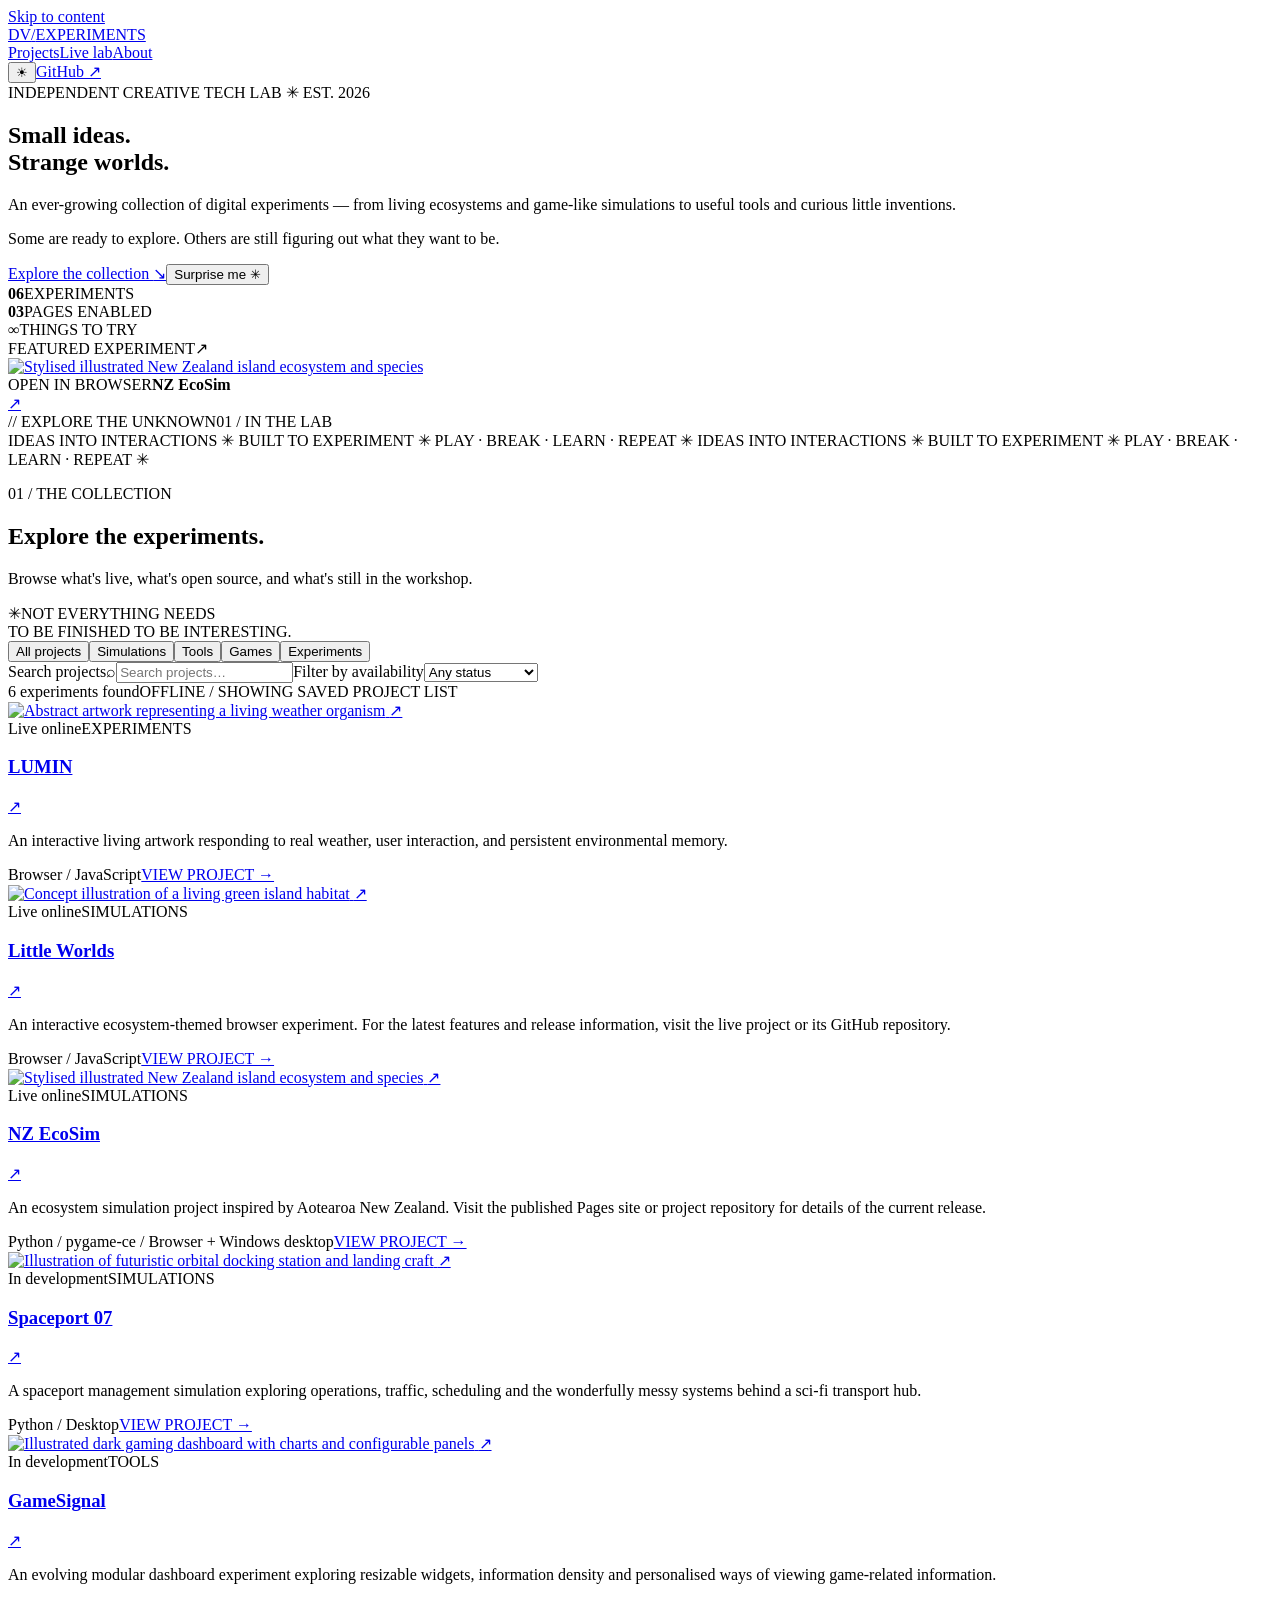
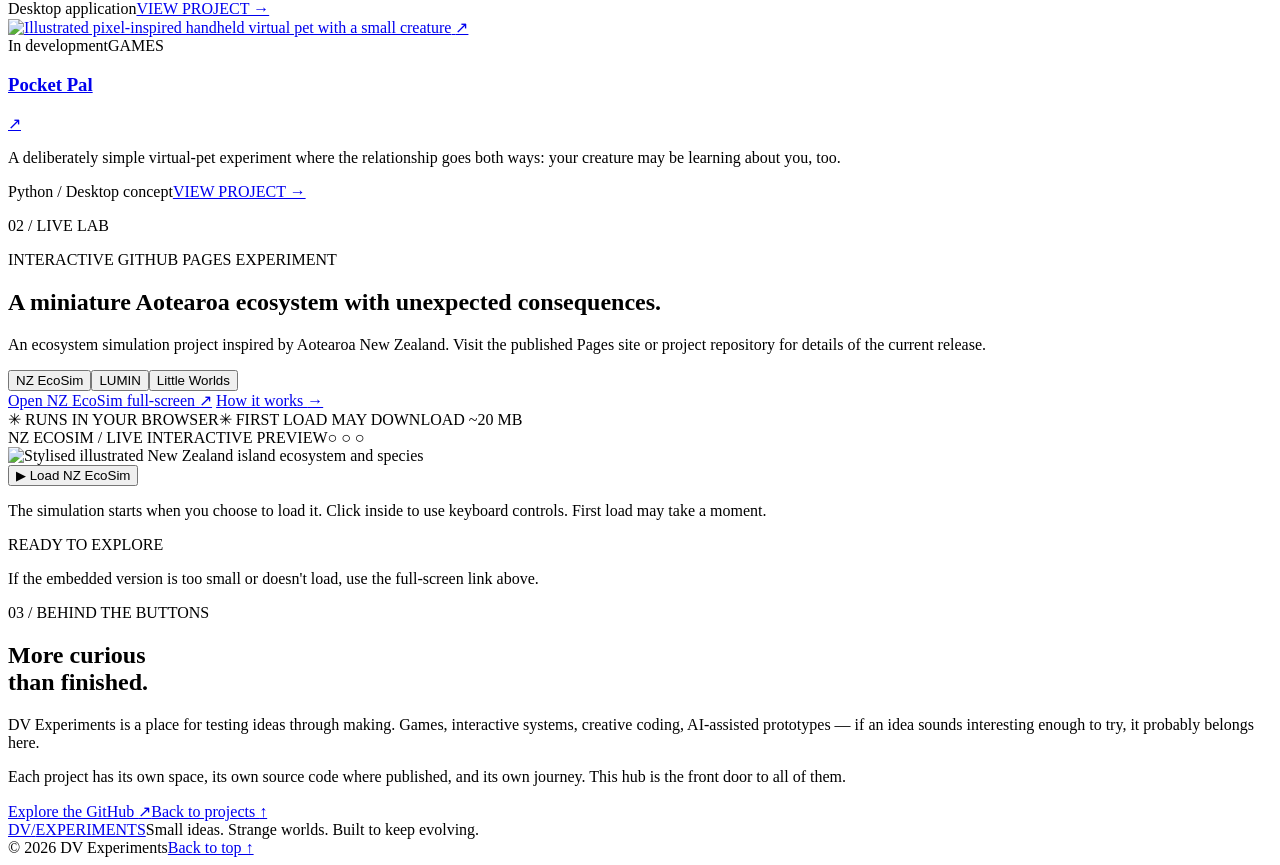
==== index.html @ be0b2f4b "Add files via upload" ====
<!doctype html>
<html lang="en">
<head>
  <meta charset="utf-8">
  <meta name="viewport" content="width=device-width, initial-scale=1">
  <meta name="theme-color" content="#0b1220">
  <meta name="description" content="DV Experiments: an evolving collection of games, simulations, strange systems and creative technology projects.">
  <meta property="og:title" content="DV Experiments — Small ideas. Strange worlds.">
  <meta property="og:description" content="Play, explore, and peek behind the scenes of independent creative technology experiments.">
  <meta property="og:type" content="website">
  <title>DV Experiments — Small ideas. Strange worlds.</title>
  <link rel="icon" href="favicon.svg" type="image/svg+xml">
  <link rel="stylesheet" href="assets/styles.css">
  <script src="assets/projects.js?v=1.4.1" defer></script>
  <script src="assets/project-sync.js?v=1.4.1" defer></script>
  <script src="assets/site.js?v=1.4.1" defer></script>
</head>
<body data-page="home">
<a class="skip-link" href="#main">Skip to content</a>
<header class="site-header">
  <nav class="nav shell" aria-label="Main navigation">
    <a class="brand" href="./" aria-label="DV Experiments home"><span class="brand-mark" aria-hidden="true"><span></span><span></span><span></span><span></span></span><span class="brand-wordmark">DV<span class="brand-slash">/</span>EXPERIMENTS</span></a>
    <div class="nav-links"><a href="#projects">Projects</a><a href="#live">Live lab</a><a href="#about">About</a></div>
    <div class="nav-actions"><button class="icon-button theme-toggle" type="button" aria-label="Switch to light theme" title="Toggle colour theme"><span class="theme-icon" aria-hidden="true">☀</span></button><a class="nav-github" href="https://github.com/DVExperiments" target="_blank" rel="noopener noreferrer">GitHub <span aria-hidden="true">↗</span></a></div>
  </nav>
</header>
<main id="main">
  <section class="hero shell" aria-labelledby="hero-title">
    <div class="hero-copy">
      <div class="eyebrow"><span class="eyebrow-line"></span> INDEPENDENT CREATIVE TECH LAB <span class="hero-star">✳</span> EST. 2026</div>
      <h1 id="hero-title">Small ideas.<br><span class="gradient-text">Strange worlds.</span></h1>
      <p class="hero-lead">An ever-growing collection of digital experiments — from living ecosystems and game-like simulations to useful tools and curious little inventions.</p>
      <p class="hero-sub">Some are ready to explore. Others are still figuring out what they want to be.</p>
      <div class="hero-buttons"><a class="button button-primary" href="#projects">Explore the collection <span aria-hidden="true">↘</span></a><button type="button" class="button button-quiet random-project">Surprise me <span aria-hidden="true">✳</span></button></div>
      <div class="hero-stats" aria-label="Project statistics"><div><strong id="stat-projects">—</strong><span>EXPERIMENTS</span></div><div><strong id="stat-live">—</strong><span>PAGES ENABLED</span></div><div><strong>∞</strong><span>THINGS TO TRY</span></div></div>
    </div>
    <div class="hero-art" id="featured-hero" aria-label="Featured experiment">
      <div class="art-orbit orbit-one" aria-hidden="true"></div><div class="art-orbit orbit-two" aria-hidden="true"></div>
      <div class="hero-window"><div class="window-bar"><span class="window-dots" aria-hidden="true"><i></i><i></i><i></i></span><span class="window-title">FEATURED EXPERIMENT</span><span class="window-control" aria-hidden="true">↗</span></div><a id="hero-featured-image-link" class="hero-window-image" href="project.html?slug=nz-ecosim"><img id="hero-featured-image" src="assets/cover-nz-ecosim.svg" alt="Stylised ecosystem illustration"></a><div class="window-bottom"><div><span class="live-indicator"><span class="pulse-dot"></span> OPEN IN BROWSER</span><strong id="hero-featured-title">NZ EcoSim</strong></div><a class="small-arrow" id="hero-featured-link" href="project.html?slug=nz-ecosim" aria-label="View featured project">↗</a></div></div>
      <span class="floating-note note-a" aria-hidden="true">// EXPLORE THE UNKNOWN</span><span class="floating-note note-b" aria-hidden="true">01 / IN THE LAB</span>
    </div>
  </section>
  <div class="marquee-band" aria-hidden="true"><div class="marquee-track">IDEAS INTO INTERACTIONS <span>✳</span> BUILT TO EXPERIMENT <span>✳</span> PLAY · BREAK · LEARN · REPEAT <span>✳</span> IDEAS INTO INTERACTIONS <span>✳</span> BUILT TO EXPERIMENT <span>✳</span> PLAY · BREAK · LEARN · REPEAT <span>✳</span></div></div>
  <section class="collection-section section-space shell" id="projects" aria-labelledby="projects-title">
    <div class="section-heading"><div><p class="section-kicker">01 / THE COLLECTION</p><h2 id="projects-title">Explore the experiments<span class="period">.</span></h2><p>Browse what's live, what's open source, and what's still in the workshop.</p></div><div class="heading-aside"><span class="asterisk">✳</span><span>NOT EVERYTHING NEEDS<br>TO BE FINISHED TO BE INTERESTING.</span></div></div>
    <div class="project-toolbar"><div class="filter-chips" role="group" aria-label="Filter by category"><button class="filter-chip is-active" type="button" data-category="all" aria-pressed="true">All projects</button><button class="filter-chip" type="button" data-category="Simulations" aria-pressed="false">Simulations</button><button class="filter-chip" type="button" data-category="Tools" aria-pressed="false">Tools</button><button class="filter-chip" type="button" data-category="Games" aria-pressed="false">Games</button></div><div class="toolbar-controls"><label class="search-wrap"><span class="visually-hidden">Search projects</span><span aria-hidden="true">⌕</span><input id="project-search" type="search" autocomplete="off" placeholder="Search projects…"></label><label class="select-wrap"><span class="visually-hidden">Filter by availability</span><select id="project-availability"><option value="all">Any status</option><option value="live">Live online</option><option value="repository">Repository only</option><option value="development">In development</option></select></label></div></div>
    <div class="results-line"><span id="result-count" role="status" aria-live="polite">Loading collection…</span><span class="sort-note" id="catalogue-sync" role="status" aria-live="polite">CHECKING PUBLIC REPOSITORIES…</span></div>
    <div class="project-grid" id="project-grid" aria-label="Projects"></div>
    <div class="empty-state" id="empty-state" hidden><span aria-hidden="true">⌁</span><h3>No matching experiments</h3><p>Try a different keyword or reset the filters.</p><button type="button" class="button button-outline" id="reset-filters">Clear filters</button></div>
    <noscript><p>Please enable JavaScript to browse the interactive project gallery. You can also explore the <a href="https://github.com/DVExperiments">GitHub repositories directly</a>.</p></noscript>
  </section>
  <section id="live" class="feature-band section-space" aria-labelledby="live-title">
    <div class="shell feature-layout">
      <div class="feature-copy">
        <p class="section-kicker">02 / LIVE LAB</p>
        <div class="live-indicator"><span class="pulse-dot"></span> INTERACTIVE GITHUB PAGES EXPERIMENT</div>
        <h2 id="live-title">Build an island. Watch an ecosystem change. Discover the consequences.</h2>
        <p id="live-description">NZ EcoSim is an Aotearoa-inspired ecosystem simulation. Explore a changing island and see how species, people and conservation decisions interact.</p>
        <div class="live-choices" id="live-choices" role="group" aria-label="Choose a Live Lab experiment"></div>
        <div class="feature-buttons">
          <a class="button button-primary" id="live-launch" href="https://dvexperiments.github.io/nz-ecosim/" target="_blank" rel="noopener noreferrer">Open NZ EcoSim full-screen <span aria-hidden="true">↗</span></a>
          <a class="text-link" id="live-learn" href="project.html?slug=nz-ecosim">How it works <span aria-hidden="true">→</span></a>
        </div>
        <div class="feature-detail"><span>✳ RUNS IN YOUR BROWSER</span><span>✳ FIRST LOAD MAY DOWNLOAD ~20 MB</span></div>
      </div>
      <div class="feature-visual">
        <div class="feature-frame is-interactive">
          <div class="feature-frame-head"><span id="live-embed-heading">NZ ECOSIM / LIVE INTERACTIVE PREVIEW</span><span>○ ○ ○</span></div>
          <div class="feature-preview" id="live-preview">
            <img id="live-cover" src="assets/cover-nz-ecosim.svg" alt="Artwork depicting NZ EcoSim" loading="lazy">
            <div class="feature-preview-controls">
              <button class="button button-primary" id="live-load" type="button">▶ Load NZ EcoSim</button>
              <p id="live-load-note">The simulation starts only when you choose to load it. Click inside it to use keyboard controls.</p>
            </div>
          </div>
          <div class="feature-simulation" id="live-simulation" hidden aria-label="Embedded browser simulation"></div>
          <div class="feature-frame-foot"><span><span class="pulse-dot"></span><span id="live-frame-status">READY TO EXPLORE</span></span><button type="button" class="live-unload" id="live-unload" hidden>Stop simulation ×</button></div>
        </div>
        <p class="embed-help" id="live-help">If the embedded version is too small or doesn't load, use the full-screen link above.</p>
      </div>
    </div>
  </section>
  <section class="about-section section-space shell" id="about" aria-labelledby="about-title"><div class="about-layout"><div><p class="section-kicker">03 / BEHIND THE BUTTONS</p><h2 id="about-title">More curious<br>than finished<span class="period">.</span></h2></div><div class="about-copy"><p>DV Experiments is a place for testing ideas through making. Games, interactive systems, creative coding, AI-assisted prototypes — if an idea sounds interesting enough to try, it probably belongs here.</p><p>Each project has its own space, its own source code where published, and its own journey. This hub is the front door to all of them.</p><div class="about-links"><a href="https://github.com/DVExperiments" target="_blank" rel="noopener noreferrer">Explore the GitHub <span aria-hidden="true">↗</span></a><a href="#projects">Back to projects <span aria-hidden="true">↑</span></a></div></div></div></section>
</main>
<footer class="footer"><div class="shell footer-inner"><a class="brand footer-brand" href="./"><span class="brand-mark" aria-hidden="true"><span></span><span></span><span></span><span></span></span><span class="brand-wordmark">DV<span class="brand-slash">/</span>EXPERIMENTS</span></a><span>Small ideas. Strange worlds. Built to keep evolving.</span><div><span>© <span class="current-year">2026</span> DV Experiments</span><a href="#main">Back to top ↑</a></div></div></footer>
</body>
</html>
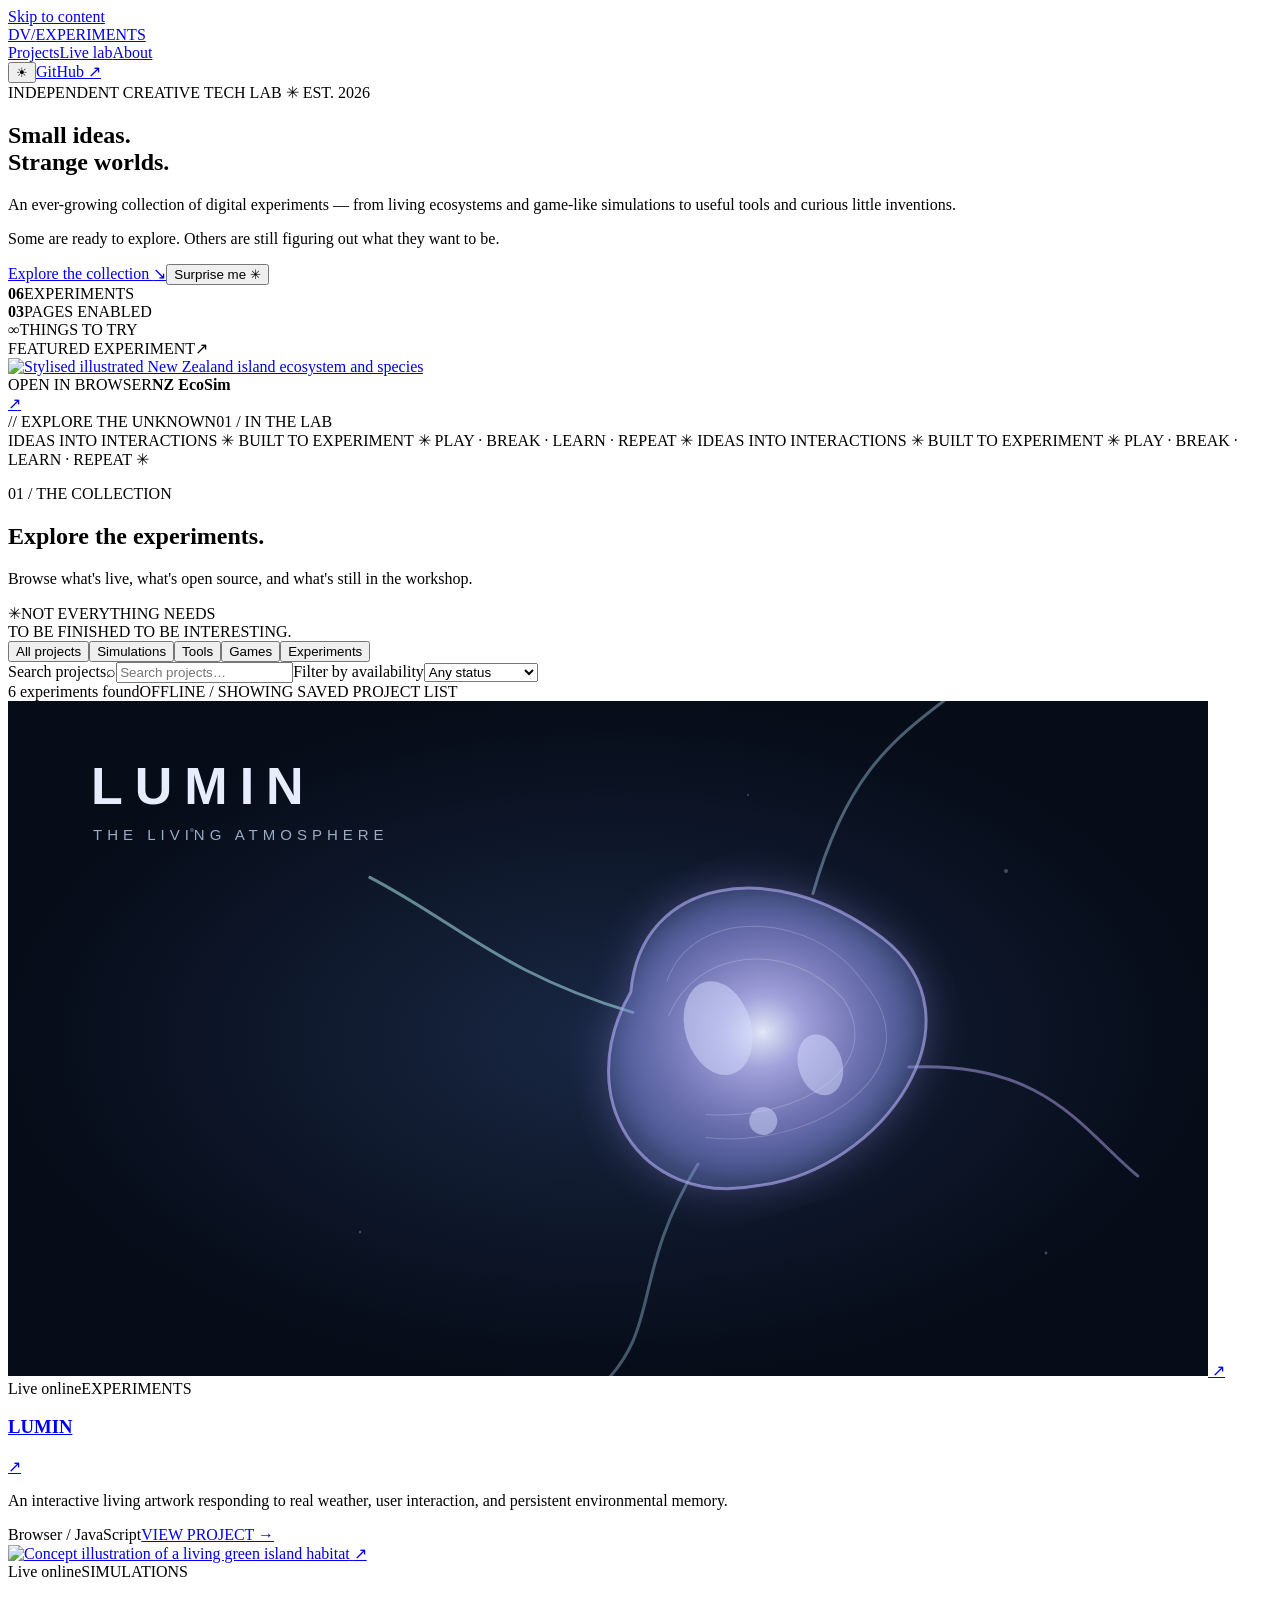
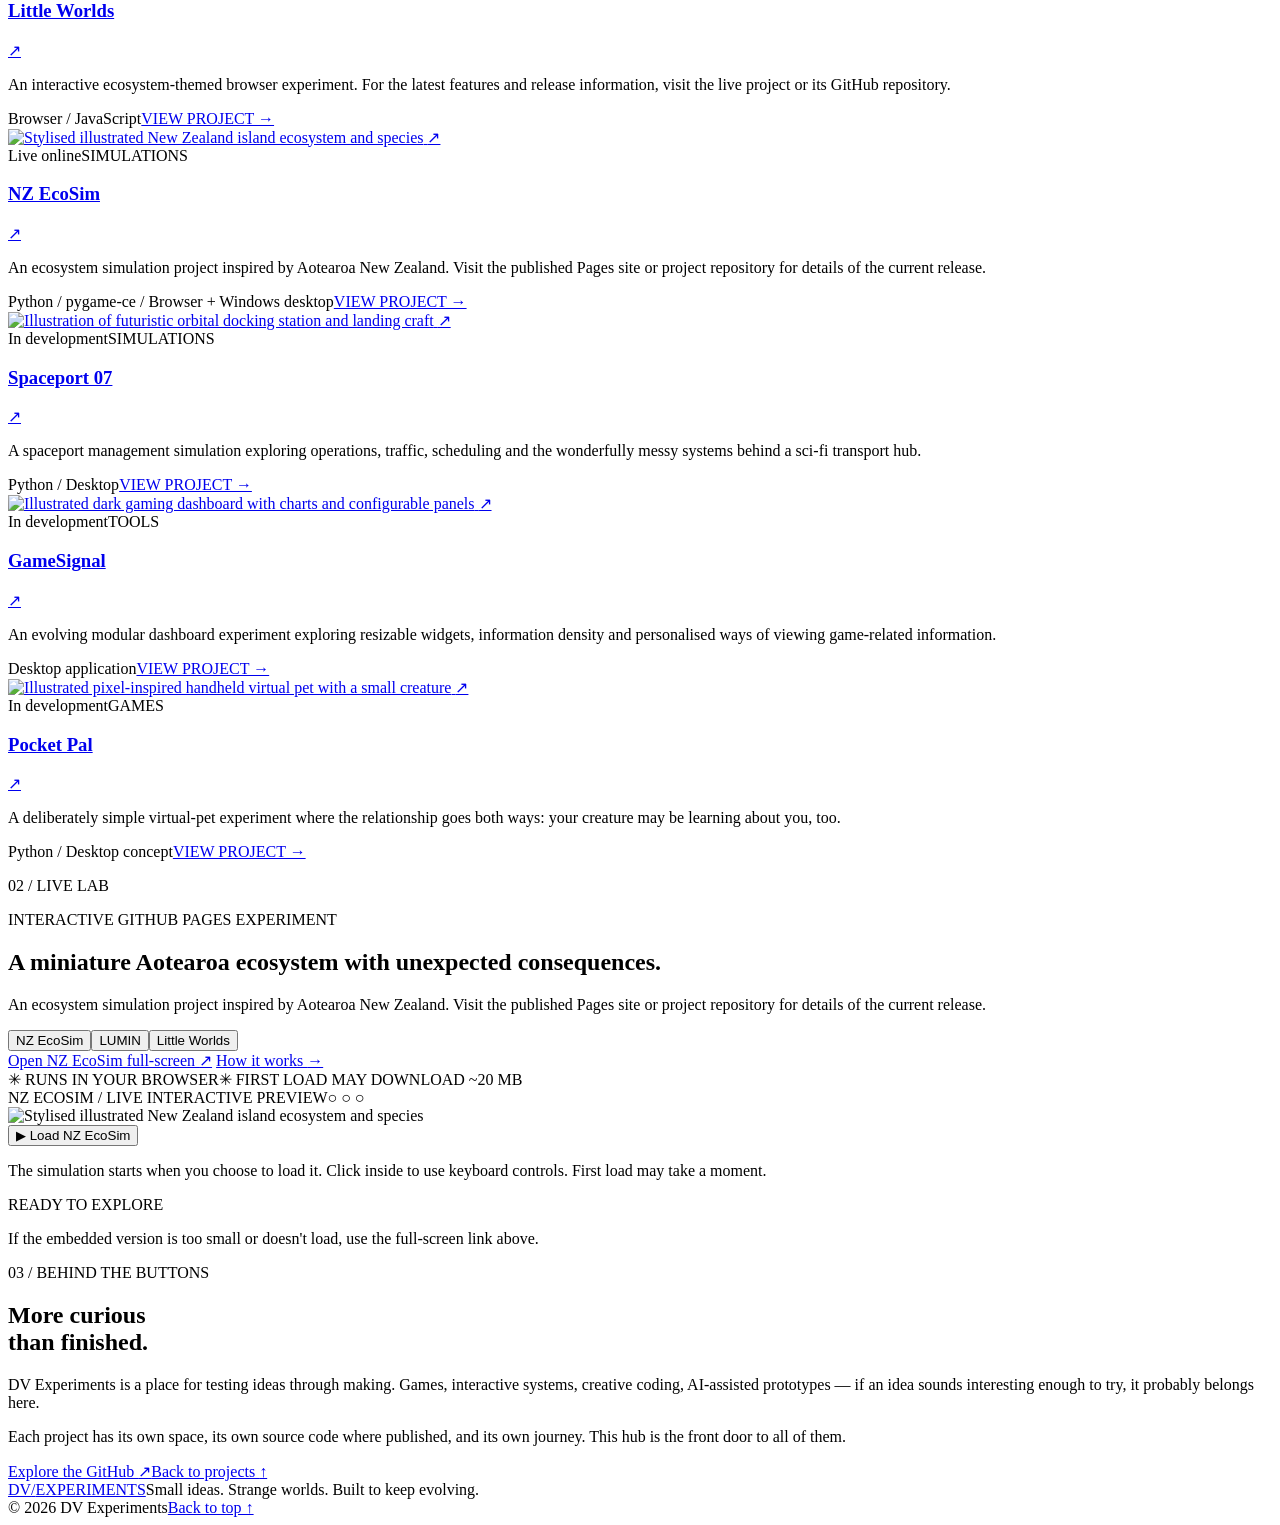
==== commit d4b121b9: "Add files via upload" ====
--- a/index.html
+++ b/index.html
@@ -11,9 +11,9 @@
   <title>DV Experiments — Small ideas. Strange worlds.</title>
   <link rel="icon" href="favicon.svg" type="image/svg+xml">
   <link rel="stylesheet" href="assets/styles.css">
-  <script src="assets/projects.js?v=1.4.1" defer></script>
-  <script src="assets/project-sync.js?v=1.4.1" defer></script>
-  <script src="assets/site.js?v=1.4.1" defer></script>
+  <script src="assets/projects.js?v=1.4.2" defer></script>
+  <script src="assets/project-sync.js?v=1.4.2" defer></script>
+  <script src="assets/site.js?v=1.4.2" defer></script>
 </head>
 <body data-page="home">
 <a class="skip-link" href="#main">Skip to content</a>
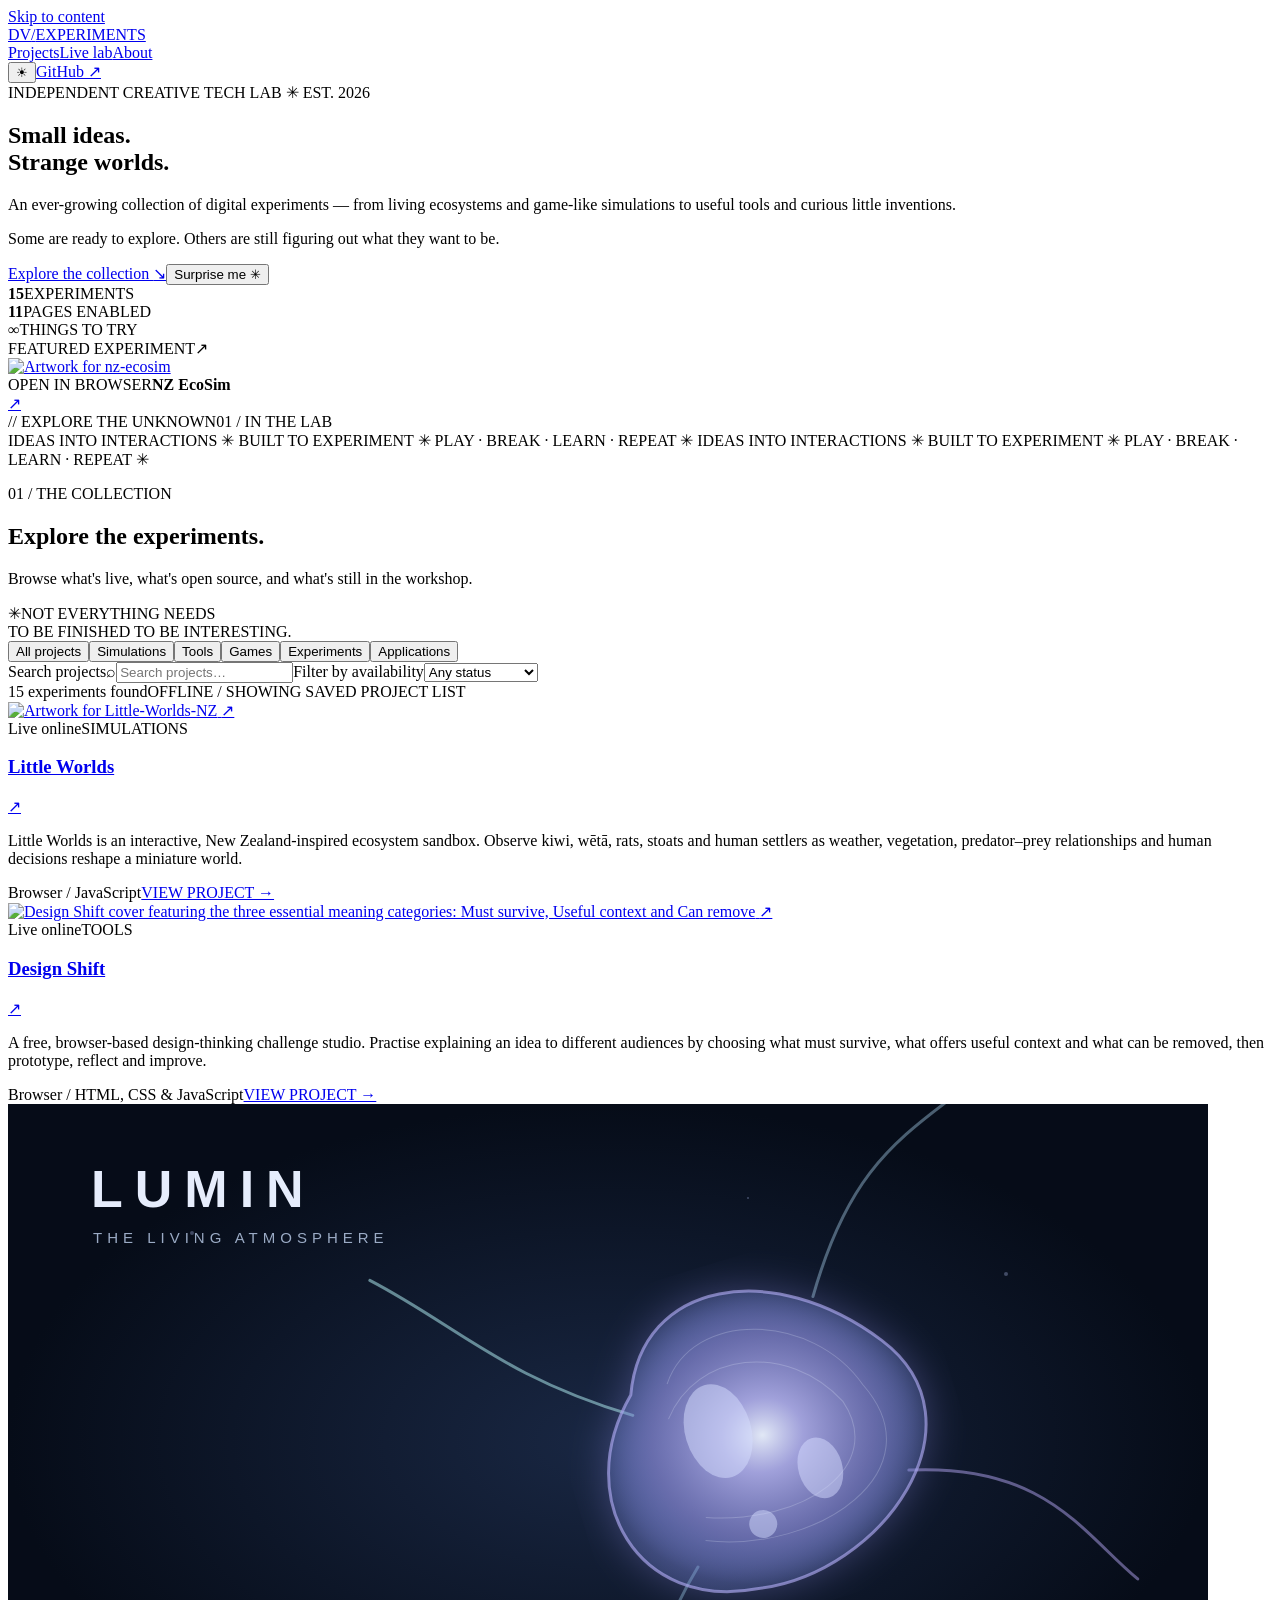
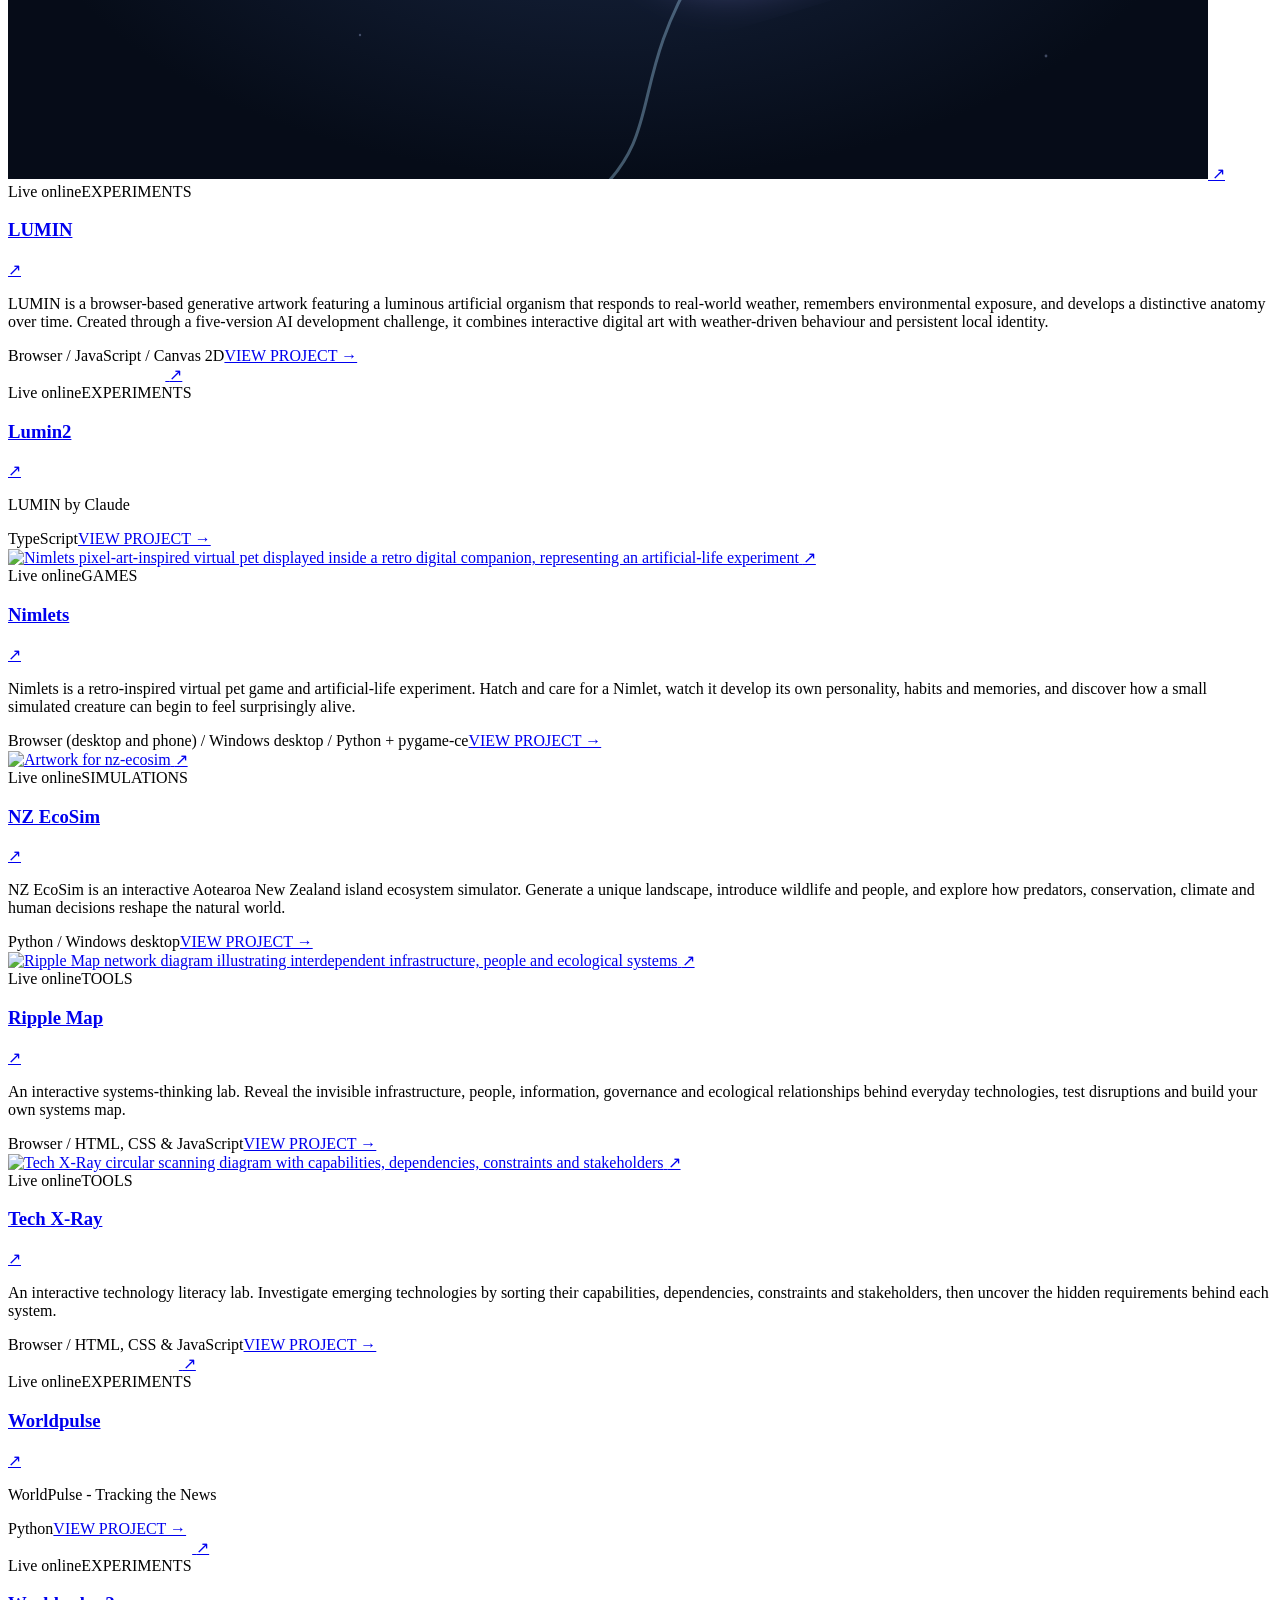
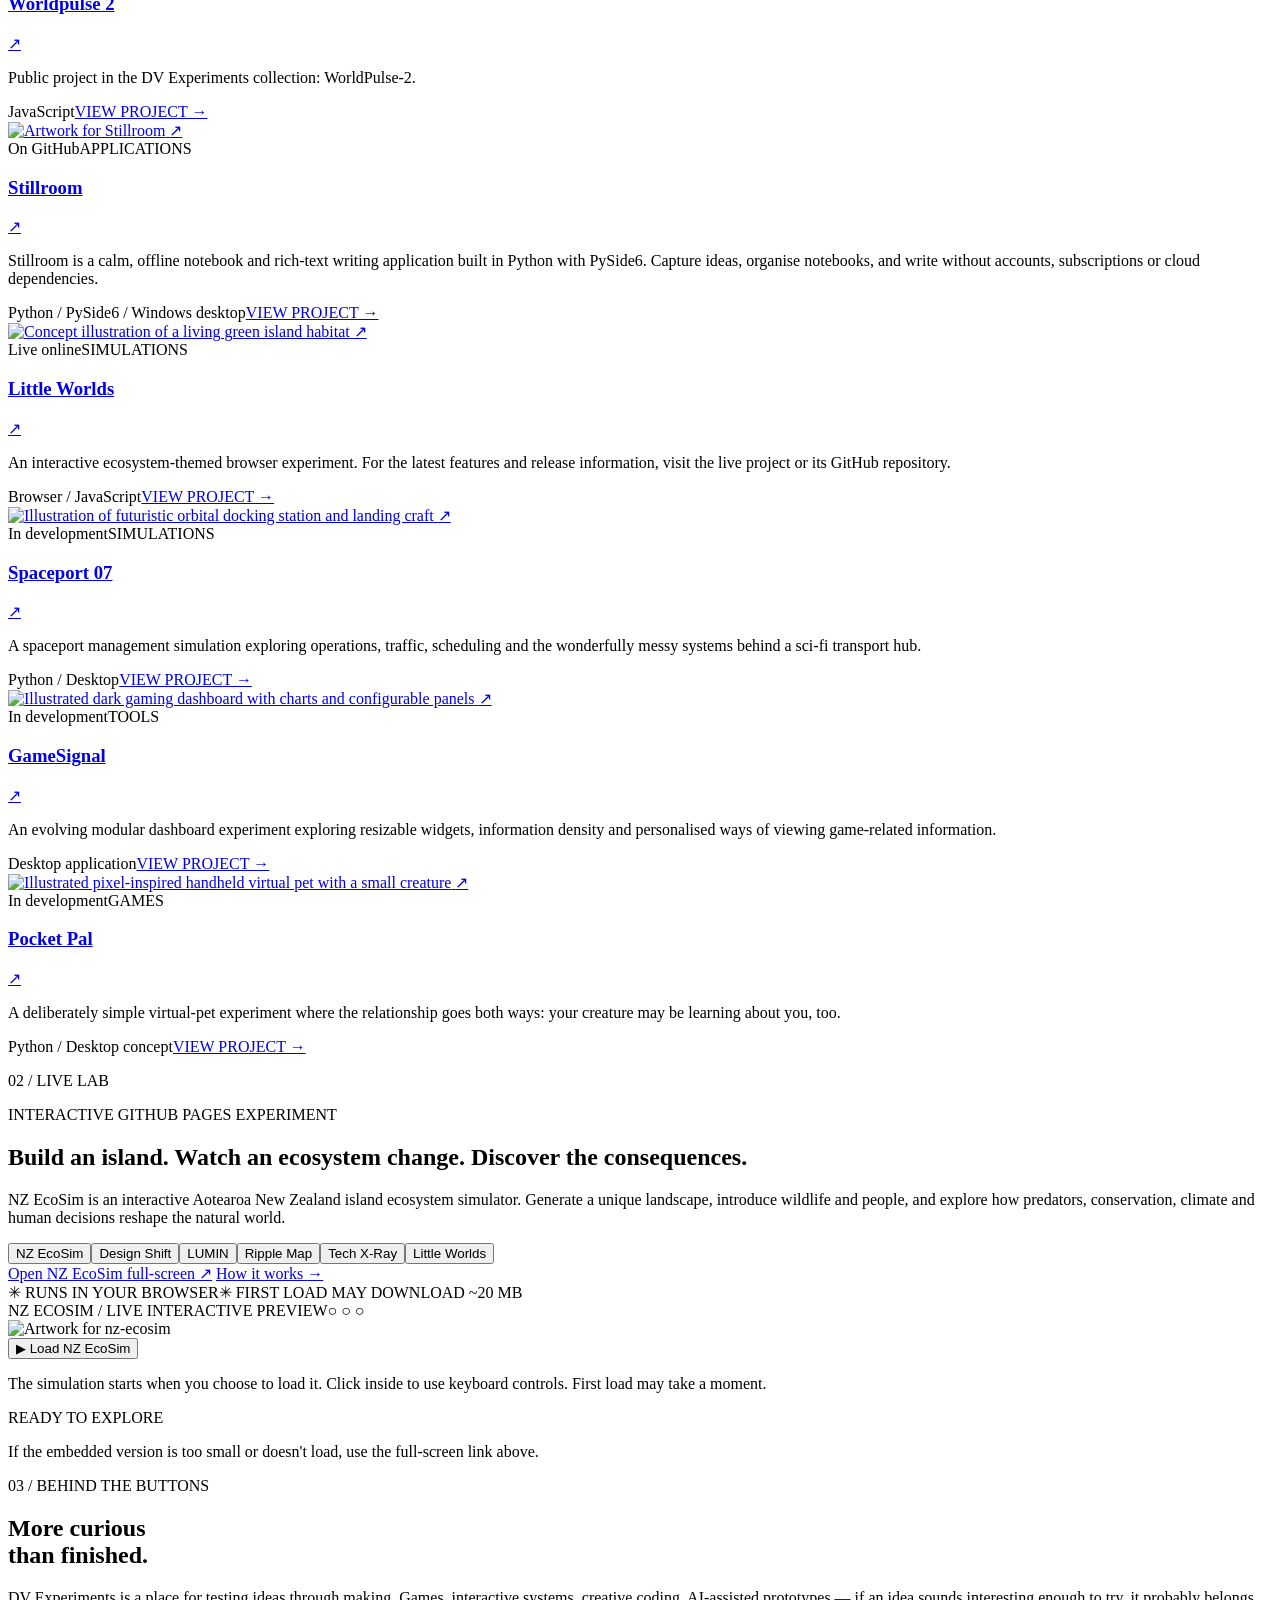
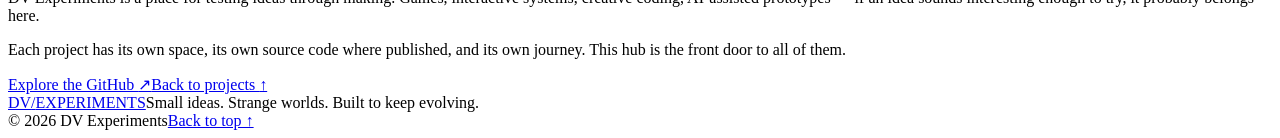
==== commit 9f68a8af: "Add files via upload" ====
--- a/index.html
+++ b/index.html
@@ -13,7 +13,7 @@
   <link rel="stylesheet" href="assets/styles.css">
   <script src="assets/projects.js?v=1.4.2" defer></script>
   <script src="assets/project-sync.js?v=1.4.2" defer></script>
-  <script src="assets/site.js?v=1.4.2" defer></script>
+  <script src="assets/site.js?v=1.4.3" defer></script>
 </head>
 <body data-page="home">
 <a class="skip-link" href="#main">Skip to content</a>
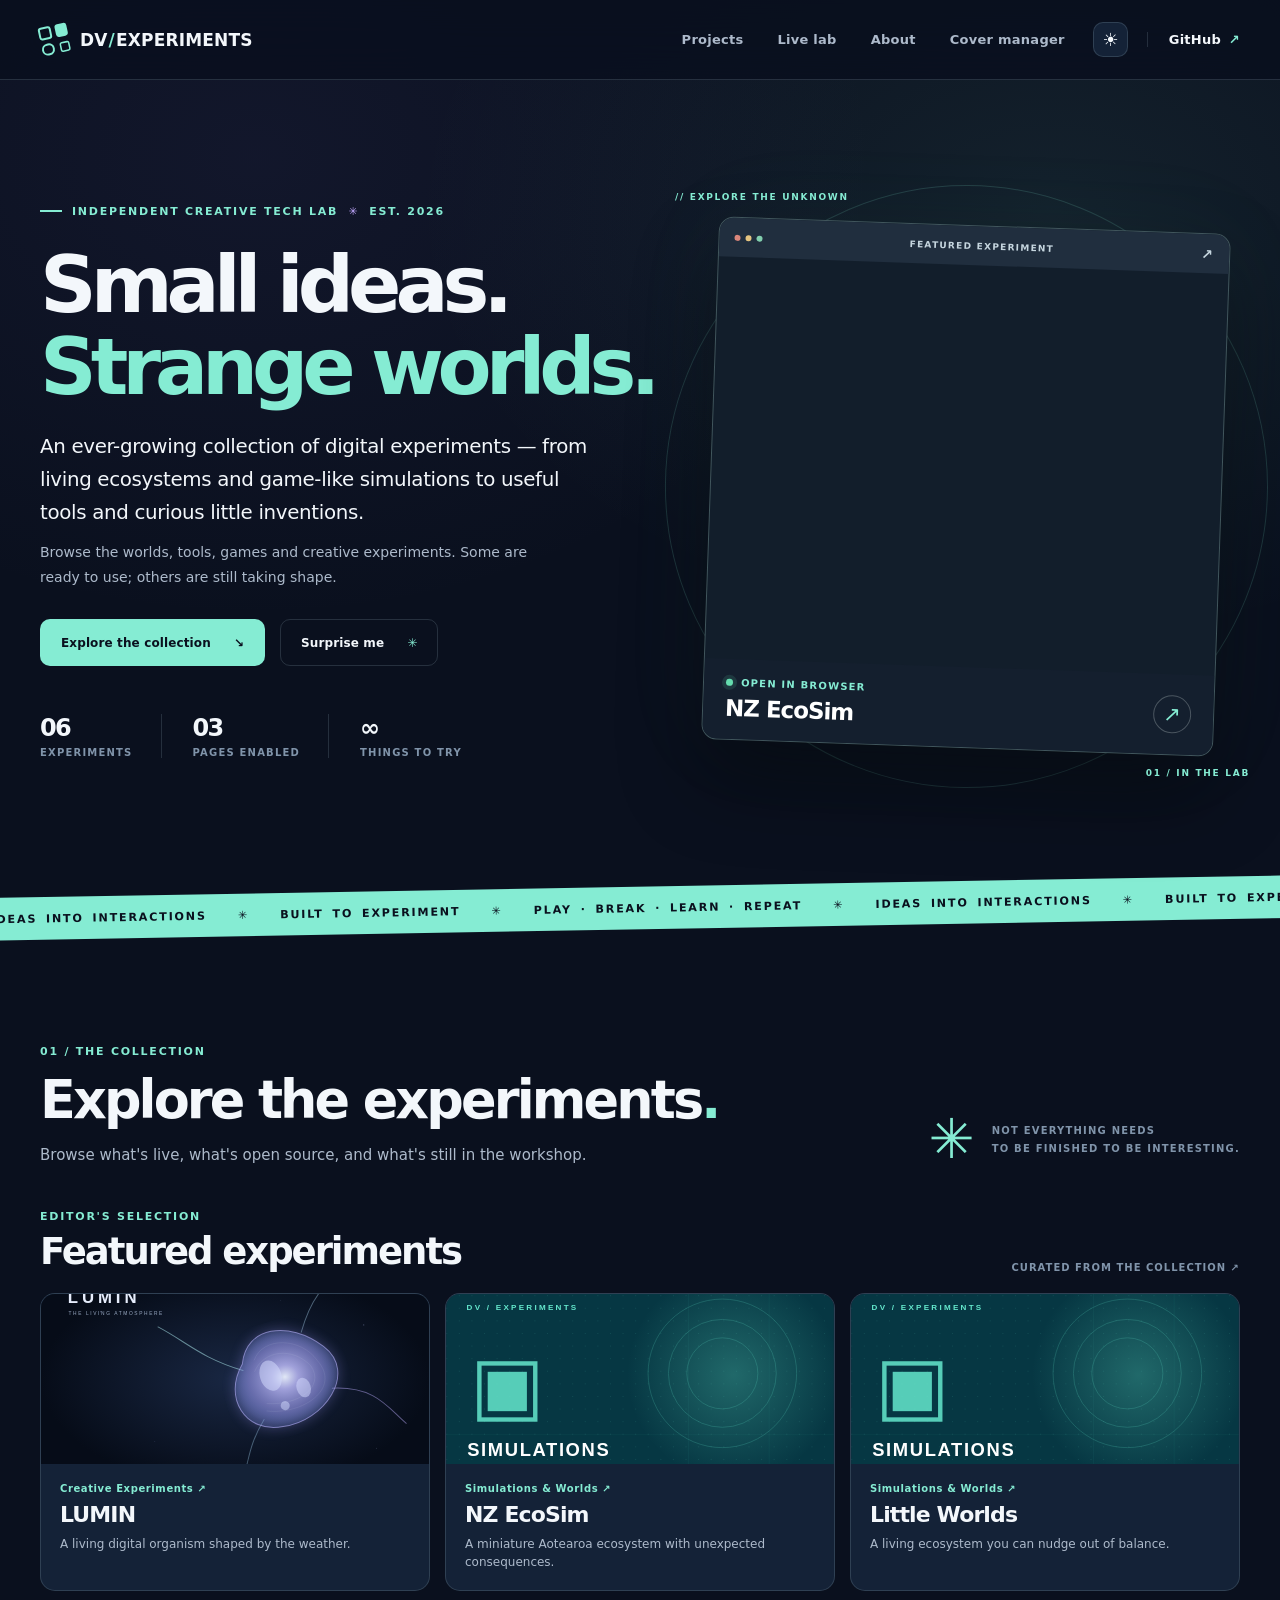
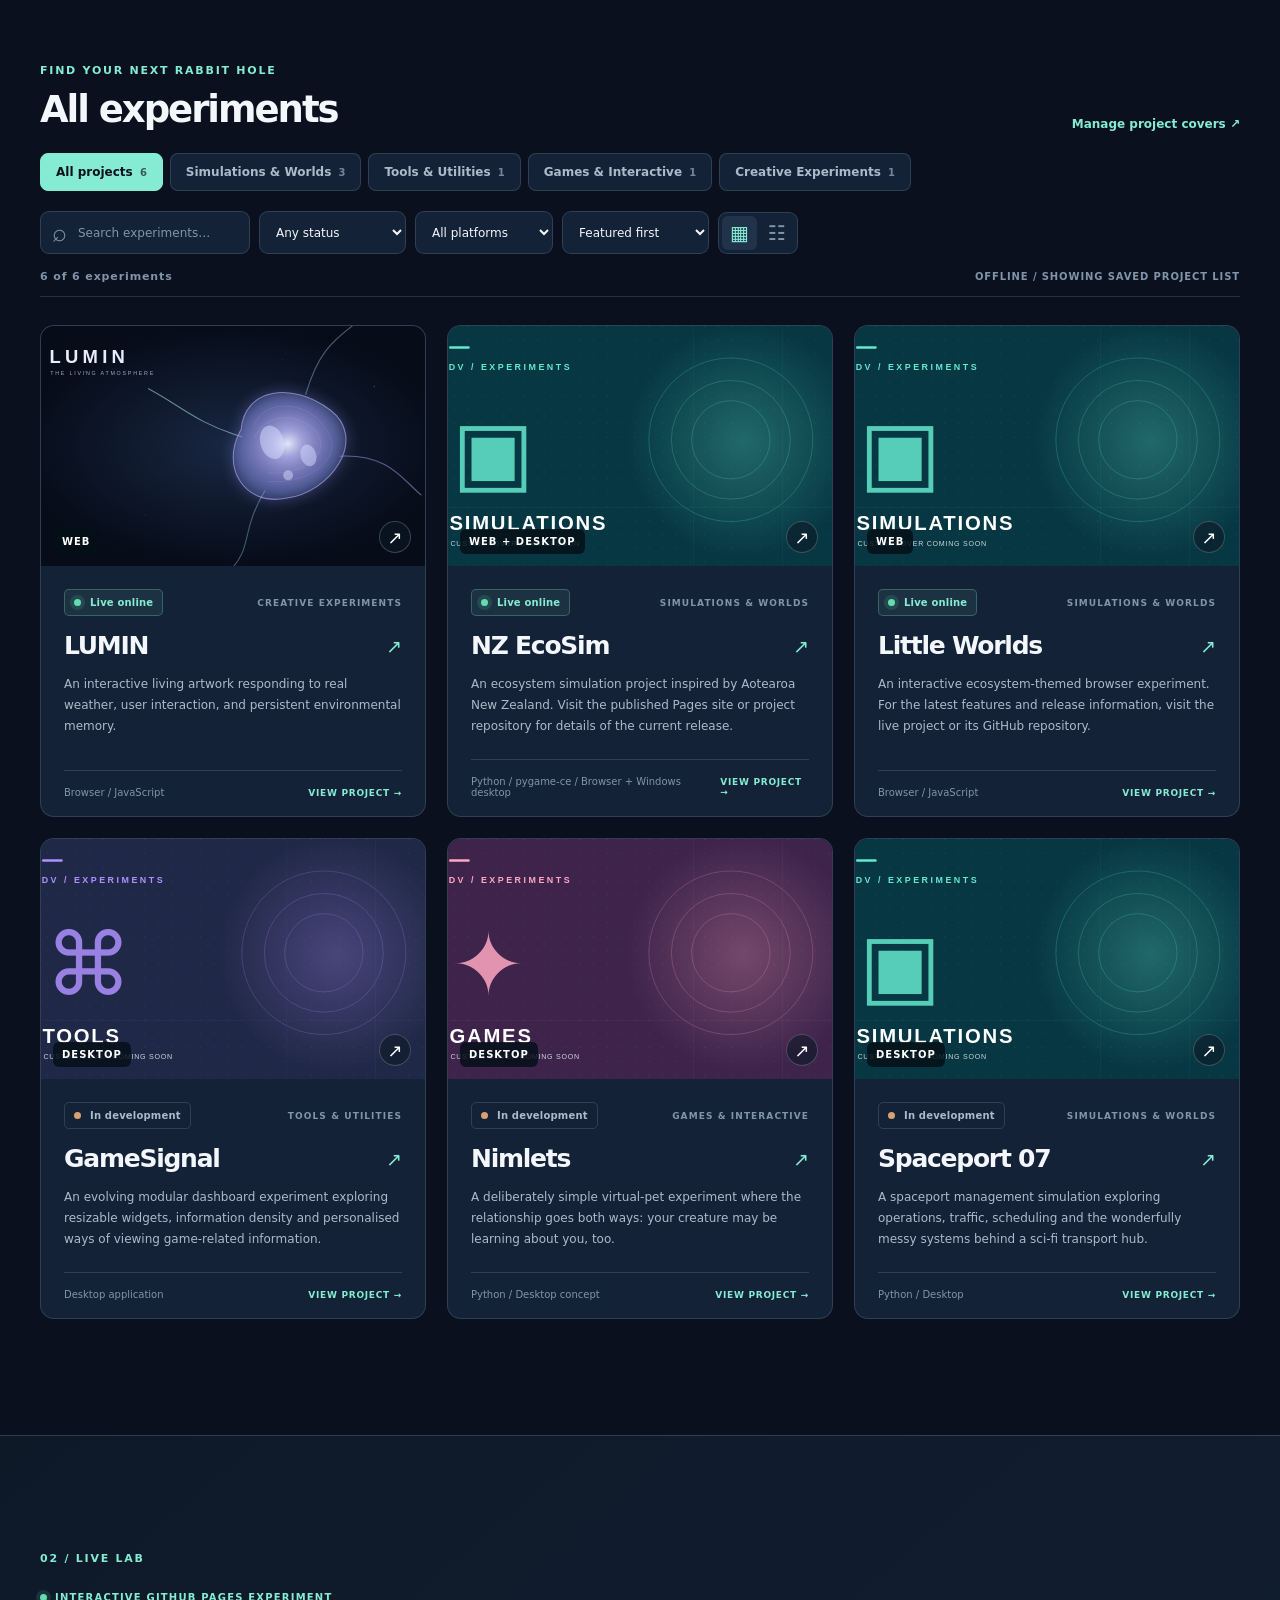
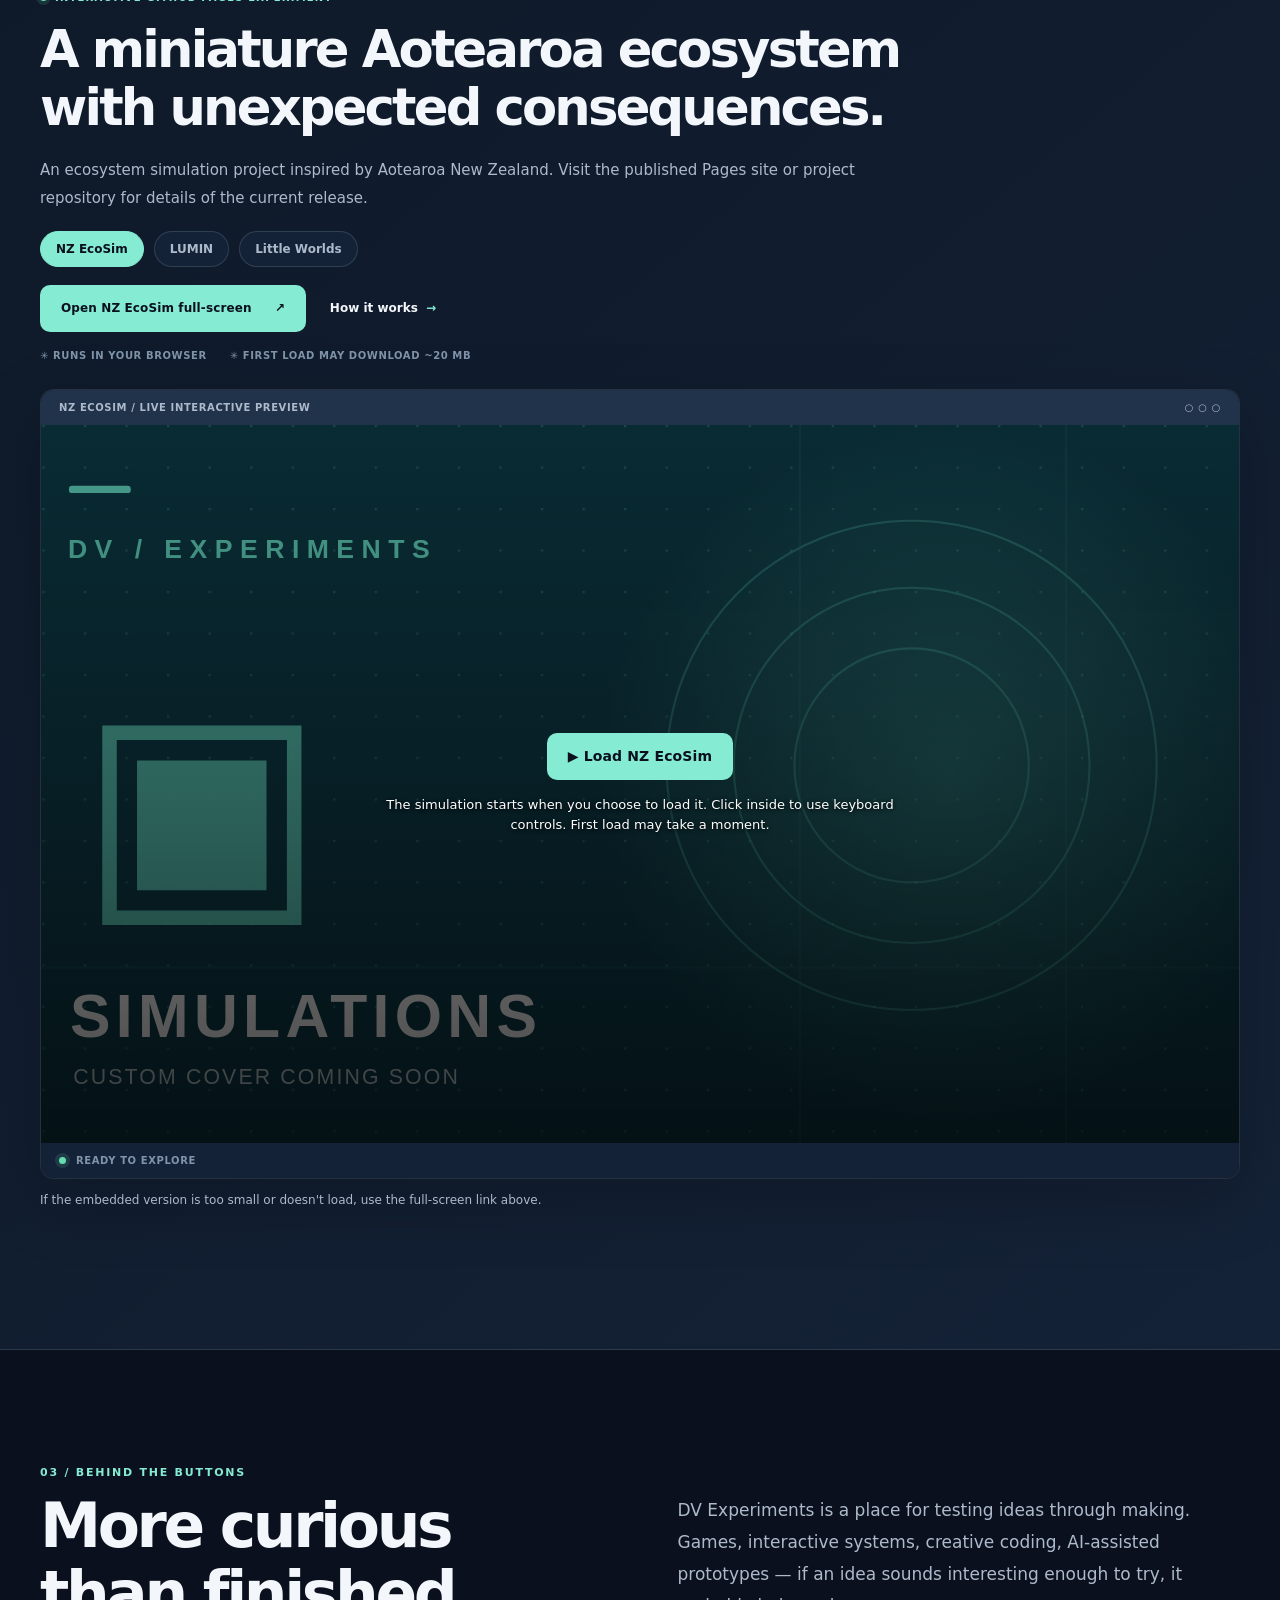
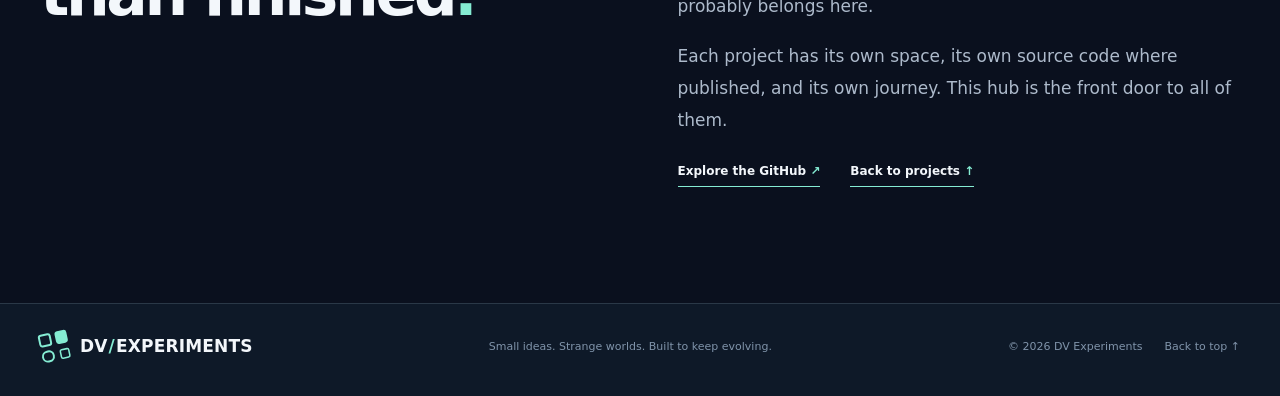
==== commit 73d59126: "Add files via upload" ====
--- a/index.html
+++ b/index.html
@@ -10,17 +10,18 @@
   <meta property="og:type" content="website">
   <title>DV Experiments — Small ideas. Strange worlds.</title>
   <link rel="icon" href="favicon.svg" type="image/svg+xml">
-  <link rel="stylesheet" href="assets/styles.css">
-  <script src="assets/projects.js?v=1.4.2" defer></script>
-  <script src="assets/project-sync.js?v=1.4.2" defer></script>
-  <script src="assets/site.js?v=1.4.3" defer></script>
+  <link rel="stylesheet" href="assets/styles.css?v=1.6.0">
+  <script src="assets/projects.js?v=1.6.0" defer></script>
+  <script src="assets/collection.js?v=1.6.0" defer></script>
+  <script src="assets/project-sync.js?v=1.6.0" defer></script>
+  <script src="assets/site.js?v=1.6.0" defer></script>
 </head>
 <body data-page="home">
 <a class="skip-link" href="#main">Skip to content</a>
 <header class="site-header">
   <nav class="nav shell" aria-label="Main navigation">
     <a class="brand" href="./" aria-label="DV Experiments home"><span class="brand-mark" aria-hidden="true"><span></span><span></span><span></span><span></span></span><span class="brand-wordmark">DV<span class="brand-slash">/</span>EXPERIMENTS</span></a>
-    <div class="nav-links"><a href="#projects">Projects</a><a href="#live">Live lab</a><a href="#about">About</a></div>
+    <div class="nav-links"><a href="#projects">Projects</a><a href="#live">Live lab</a><a href="#about">About</a><a href="manage.html">Cover manager</a></div>
     <div class="nav-actions"><button class="icon-button theme-toggle" type="button" aria-label="Switch to light theme" title="Toggle colour theme"><span class="theme-icon" aria-hidden="true">☀</span></button><a class="nav-github" href="https://github.com/DVExperiments" target="_blank" rel="noopener noreferrer">GitHub <span aria-hidden="true">↗</span></a></div>
   </nav>
 </header>
@@ -30,7 +31,7 @@
       <div class="eyebrow"><span class="eyebrow-line"></span> INDEPENDENT CREATIVE TECH LAB <span class="hero-star">✳</span> EST. 2026</div>
       <h1 id="hero-title">Small ideas.<br><span class="gradient-text">Strange worlds.</span></h1>
       <p class="hero-lead">An ever-growing collection of digital experiments — from living ecosystems and game-like simulations to useful tools and curious little inventions.</p>
-      <p class="hero-sub">Some are ready to explore. Others are still figuring out what they want to be.</p>
+      <p class="hero-sub">Browse the worlds, tools, games and creative experiments. Some are ready to use; others are still taking shape.</p>
       <div class="hero-buttons"><a class="button button-primary" href="#projects">Explore the collection <span aria-hidden="true">↘</span></a><button type="button" class="button button-quiet random-project">Surprise me <span aria-hidden="true">✳</span></button></div>
       <div class="hero-stats" aria-label="Project statistics"><div><strong id="stat-projects">—</strong><span>EXPERIMENTS</span></div><div><strong id="stat-live">—</strong><span>PAGES ENABLED</span></div><div><strong>∞</strong><span>THINGS TO TRY</span></div></div>
     </div>
@@ -43,7 +44,21 @@
   <div class="marquee-band" aria-hidden="true"><div class="marquee-track">IDEAS INTO INTERACTIONS <span>✳</span> BUILT TO EXPERIMENT <span>✳</span> PLAY · BREAK · LEARN · REPEAT <span>✳</span> IDEAS INTO INTERACTIONS <span>✳</span> BUILT TO EXPERIMENT <span>✳</span> PLAY · BREAK · LEARN · REPEAT <span>✳</span></div></div>
   <section class="collection-section section-space shell" id="projects" aria-labelledby="projects-title">
     <div class="section-heading"><div><p class="section-kicker">01 / THE COLLECTION</p><h2 id="projects-title">Explore the experiments<span class="period">.</span></h2><p>Browse what's live, what's open source, and what's still in the workshop.</p></div><div class="heading-aside"><span class="asterisk">✳</span><span>NOT EVERYTHING NEEDS<br>TO BE FINISHED TO BE INTERESTING.</span></div></div>
-    <div class="project-toolbar"><div class="filter-chips" role="group" aria-label="Filter by category"><button class="filter-chip is-active" type="button" data-category="all" aria-pressed="true">All projects</button><button class="filter-chip" type="button" data-category="Simulations" aria-pressed="false">Simulations</button><button class="filter-chip" type="button" data-category="Tools" aria-pressed="false">Tools</button><button class="filter-chip" type="button" data-category="Games" aria-pressed="false">Games</button></div><div class="toolbar-controls"><label class="search-wrap"><span class="visually-hidden">Search projects</span><span aria-hidden="true">⌕</span><input id="project-search" type="search" autocomplete="off" placeholder="Search projects…"></label><label class="select-wrap"><span class="visually-hidden">Filter by availability</span><select id="project-availability"><option value="all">Any status</option><option value="live">Live online</option><option value="repository">Repository only</option><option value="development">In development</option></select></label></div></div>
+    <section class="featured-section" id="featured-section" aria-label="Featured experiments">
+      <div class="featured-heading"><div><span class="section-kicker">EDITOR'S SELECTION</span><h3>Featured experiments</h3></div><span>CURATED FROM THE COLLECTION ↗</span></div>
+      <div id="featured-projects" class="featured-mini-grid"></div>
+    </section>
+    <div class="browse-heading"><div><p class="section-kicker">FIND YOUR NEXT RABBIT HOLE</p><h3>All experiments</h3></div><a class="manage-link" href="manage.html">Manage project covers ↗</a></div>
+    <div class="project-toolbar">
+      <div class="filter-chips" role="group" aria-label="Filter by category"><button class="filter-chip is-active" type="button" data-category="all" aria-pressed="true">All projects</button></div>
+      <div class="toolbar-controls">
+        <label class="search-wrap"><span class="visually-hidden">Search projects</span><span aria-hidden="true">⌕</span><input id="project-search" type="search" autocomplete="off" placeholder="Search experiments…"></label>
+        <label class="select-wrap"><span class="visually-hidden">Filter by availability</span><select id="project-availability"><option value="all">Any status</option><option value="live">Live online</option><option value="repository">Repository only</option><option value="development">In development</option></select></label>
+        <label class="select-wrap"><span class="visually-hidden">Filter by platform</span><select id="project-platform"><option value="all">All platforms</option><option value="Browser">Browser</option><option value="Desktop">Desktop</option><option value="Other">Other</option></select></label>
+        <label class="select-wrap"><span class="visually-hidden">Sort projects</span><select id="project-sort"><option value="featured">Featured first</option><option value="recent">Recently updated</option><option value="oldest">Least recently updated</option><option value="az">Name A–Z</option><option value="za">Name Z–A</option></select></label>
+        <div class="view-controls" role="group" aria-label="Choose gallery layout"><button class="view-choice is-active" data-view="grid" type="button" title="Grid view" aria-pressed="true">▦</button><button class="view-choice" data-view="list" type="button" title="List view" aria-pressed="false">☷</button></div>
+      </div>
+    </div>
     <div class="results-line"><span id="result-count" role="status" aria-live="polite">Loading collection…</span><span class="sort-note" id="catalogue-sync" role="status" aria-live="polite">CHECKING PUBLIC REPOSITORIES…</span></div>
     <div class="project-grid" id="project-grid" aria-label="Projects"></div>
     <div class="empty-state" id="empty-state" hidden><span aria-hidden="true">⌁</span><h3>No matching experiments</h3><p>Try a different keyword or reset the filters.</p><button type="button" class="button button-outline" id="reset-filters">Clear filters</button></div>
--- a/assets/styles.css
+++ b/assets/styles.css
@@ -0,0 +1,46 @@
+:root{color-scheme:dark;--bg:#0a101e;--bg2:#0e1928;--surface:#142237;--surface2:#182a3e;--surface3:#21334a;--text:#f3f7fb;--muted:#adbacb;--soft:#8094aa;--line:rgba(183,214,227,.16);--accent:#85ecd3;--accent-rgb:133,236,211;--secondary-accent:#c2a8ff;--shadow:0 22px 70px rgba(0,0,0,.2);--outline:#d9fef4;font-family:Inter,ui-sans-serif,system-ui,-apple-system,BlinkMacSystemFont,"Segoe UI",sans-serif;font-synthesis:none}
+:root[data-theme="light"]{color-scheme:light;--bg:#f5f7f7;--bg2:#edf2f1;--surface:#fff;--surface2:#e7efee;--surface3:#dce9e7;--text:#152435;--muted:#516575;--soft:#5d7886;--line:rgba(26,67,77,.16);--accent:#007b65;--accent-rgb:0,123,101;--secondary-accent:#6250bb;--shadow:0 20px 40px rgba(24,51,63,.07);--outline:#008d77}
+*{box-sizing:border-box}html{scroll-behavior:smooth;scroll-padding-top:100px}body{margin:0;background:var(--bg);color:var(--text);min-width:320px;-webkit-font-smoothing:antialiased}body::before{content:"";position:absolute;z-index:-1;top:0;left:0;right:0;height:920px;pointer-events:none;background:radial-gradient(ellipse at 82% 23%,rgba(var(--accent-rgb),.08),transparent 43%),radial-gradient(ellipse at 20% 17%,rgba(102,92,180,.09),transparent 43%)}a{color:inherit;text-decoration:none}button,input,select{font:inherit}button{cursor:pointer}img{display:block;max-width:100%}h1,h2,h3,p{margin-top:0}h1,h2,h3{letter-spacing:-.055em}::selection{background:var(--accent);color:var(--bg)}:focus-visible{outline:3px solid var(--outline);outline-offset:4px}.shell{width:min(1200px,calc(100% - 68px));margin-inline:auto}.visually-hidden{position:absolute;width:1px;height:1px;clip-path:inset(50%);white-space:nowrap;overflow:hidden}.skip-link{position:absolute;z-index:999;top:-60px;left:20px;padding:12px 18px;background:var(--accent);color:var(--bg);border-radius:8px}.skip-link:focus{top:12px}.period{color:var(--accent)}
+.site-header{position:sticky;z-index:50;top:0;background:color-mix(in srgb,var(--bg) 87%,transparent);backdrop-filter:blur(20px);border-bottom:1px solid var(--line)}.nav{height:79px;display:flex;align-items:center;gap:28px}.brand{display:inline-flex;align-items:center;gap:11px;white-space:nowrap}.brand-mark{width:29px;height:29px;display:grid;grid-template-columns:1fr 1fr;gap:4px;transform:rotate(-12deg)}.brand-mark span{display:block;border:2px solid var(--accent);border-radius:3px}.brand-mark span:nth-child(2){background:var(--accent)}.brand-mark span:nth-child(3){border-radius:100%}.brand-mark span:nth-child(4){transform:scale(.78)}.brand-wordmark{font-size:17px;font-weight:900;letter-spacing:.01em}.brand-slash{color:var(--accent);padding:0 1px}.nav-links{margin-left:auto;display:flex;gap:34px;align-items:center}.nav-links a,.nav-github{font-size:13px;font-weight:700;letter-spacing:.02em;color:var(--muted);transition:color .2s}.nav-links a:hover,.nav-github:hover{color:var(--accent)}.nav-actions{display:flex;gap:19px;align-items:center}.icon-button{width:35px;height:35px;border-radius:10px;border:1px solid var(--line);color:var(--text);background:var(--surface);font-size:18px;transition:background .2s}.icon-button:hover{background:var(--surface3)}.nav-github{border-left:1px solid var(--line);padding-left:21px;color:var(--text)}.nav-github span{color:var(--accent);margin-left:3px}
+.hero{display:grid;grid-template-columns:1.06fr .94fr;align-items:center;gap:34px;padding-block:100px 104px;min-height:676px}.eyebrow,.section-kicker{color:var(--accent);font-size:11px;letter-spacing:.16em;font-weight:850}.eyebrow{display:flex;align-items:center;gap:10px;white-space:nowrap}.eyebrow-line{display:inline-block;width:22px;height:2px;background:var(--accent)}.hero-star{color:var(--secondary-accent)}.hero h1{font-size:clamp(56px,6.15vw,90px);line-height:1.05;font-weight:850;letter-spacing:-.077em;margin:26px 0 22px}.gradient-text{color:var(--accent)}.hero-lead{font-size:clamp(16px,1.55vw,20px);line-height:1.66;max-width:570px;color:var(--text);letter-spacing:-.017em;margin-bottom:10px}.hero-sub{max-width:515px;font-size:14px;line-height:1.8;color:var(--muted);margin-bottom:29px}.hero-buttons,.feature-buttons{display:flex;align-items:center;gap:15px;flex-wrap:wrap}.button{display:inline-flex;align-items:center;justify-content:center;gap:23px;min-height:47px;border-radius:10px;border:1px solid transparent;padding:12px 20px;font-size:12px;font-weight:850;letter-spacing:.01em;transition:transform .2s,background .2s,border-color .2s}.button:hover{transform:translateY(-2px)}.button-primary{background:var(--accent);color:var(--bg)}:root[data-theme="light"] .button-primary{color:#fff}.button-primary:hover{background:color-mix(in srgb,var(--accent) 78%,#fff)}.button-quiet{background:transparent;border:1px solid var(--line);color:var(--text)}.button-quiet:hover,.button-outline:hover{border-color:var(--accent)}.button-quiet span{color:var(--accent)}.button-outline{border-color:var(--line);color:var(--text);background:var(--surface)}.hero-stats{display:flex;gap:31px;margin-top:48px}.hero-stats>div{padding-right:28px;border-right:1px solid var(--line);display:flex;flex-direction:column;gap:5px}.hero-stats>div:last-child{border:0}.hero-stats strong{font-size:24px;letter-spacing:-.07em;font-weight:800}.hero-stats span{color:var(--soft);font-size:10px;letter-spacing:.12em;font-weight:750}
+.hero-art{position:relative;min-width:0;display:flex;align-items:center;justify-content:center;padding:45px 0 35px}.art-orbit{position:absolute;border:1px solid rgba(var(--accent-rgb),.16);border-radius:50%;pointer-events:none}.orbit-one{width:110%;aspect-ratio:1;transform:rotate(22deg)}.orbit-two{width:84%;aspect-ratio:1;transform:rotate(-37deg);border-style:dashed}.hero-window{position:relative;z-index:2;width:min(100%,512px);background:#121e2b;border:1px solid rgba(204,249,237,.25);border-radius:15px;overflow:hidden;transform:rotate(2deg);box-shadow:0 40px 80px rgba(0,0,0,.40),0 0 100px rgba(89,218,182,.05);transition:transform .3s}.hero-window:hover{transform:rotate(0deg) translateY(-3px)}.window-bar{height:39px;background:#202e3e;display:flex;align-items:center;justify-content:space-between;padding:0 15px;color:#c6d6df;font-size:9px;letter-spacing:.14em;font-weight:750}.window-dots{display:flex;gap:5px}.window-dots i{display:block;width:6px;height:6px;border-radius:50%;background:#7e8b9e}.window-dots i:first-child{background:#da867b}.window-dots i:nth-child(2){background:#e4c480}.window-dots i:nth-child(3){background:#82cfae}.window-control{font-size:14px}.hero-window-image{display:block;overflow:hidden}.hero-window-image img{width:100%;aspect-ratio:1.27;object-fit:cover;transition:transform .45s}.hero-window-image:hover img{transform:scale(1.045)}.window-bottom{background:#141f2e;display:flex;align-items:center;justify-content:space-between;padding:18px 22px;color:#fff}.window-bottom>div{display:flex;flex-direction:column;gap:7px}.window-bottom strong{font-size:23px;letter-spacing:-.045em}.live-indicator{display:inline-flex;align-items:center;gap:8px;color:var(--accent);font-size:10px;letter-spacing:.12em;font-weight:850}.window-bottom .live-indicator{color:#85ecd3}.pulse-dot,.status-dot{display:inline-block;flex:0 0 auto;width:7px;height:7px;border-radius:50%;background:#65dcae;box-shadow:0 0 0 4px rgba(101,220,174,.13)}.pulse-dot{animation:pulse 2.1s ease-in-out infinite}.status-dot{background:var(--soft);box-shadow:none}.small-arrow{width:38px;height:38px;border:1px solid rgba(233,248,241,.25);border-radius:50%;display:grid;place-items:center;color:#85ecd3;font-size:21px;transition:background .2s}.small-arrow:hover{background:rgba(133,236,211,.15)}.floating-note{position:absolute;z-index:3;color:var(--accent);font-size:9px;letter-spacing:.19em;font-weight:800}.note-a{left:-17px;top:12px}.note-b{right:-10px;bottom:5px}
+.marquee-band{overflow:hidden;background:var(--accent);color:var(--bg);height:42px;display:flex;align-items:center;transform:rotate(-1deg) scale(1.015)}:root[data-theme="light"] .marquee-band{color:white}.marquee-track{white-space:nowrap;word-spacing:.28em;font-size:11px;font-weight:900;letter-spacing:.16em;animation:drift 32s linear infinite}.marquee-track span{padding:0 22px}@keyframes drift{from{transform:translateX(0)}to{transform:translateX(-25%)}}@keyframes pulse{50%{box-shadow:0 0 0 7px rgba(101,220,174,.04)}}.section-space{padding-top:116px;padding-bottom:116px}.section-heading{display:flex;justify-content:space-between;align-items:end;gap:20px;margin-bottom:38px}.section-heading h2,.about-section h2,.next-project h2{font-size:clamp(36px,4.1vw,56px);font-weight:800;line-height:1.12;margin:13px 0 14px}.section-heading p:not(.section-kicker){color:var(--muted);max-width:600px;font-size:15px;line-height:1.6;margin:0}.heading-aside{display:flex;align-items:center;gap:16px;color:var(--soft);font-size:10px;letter-spacing:.12em;font-weight:800;line-height:1.8}.asterisk{font-size:55px;color:var(--accent);line-height:1}
+.project-toolbar{display:flex;gap:20px;justify-content:space-between;align-items:center;flex-wrap:wrap;margin-bottom:16px}.filter-chips{display:flex;gap:7px;flex-wrap:wrap}.filter-chip{border:1px solid var(--line);border-radius:8px;background:var(--surface);color:var(--muted);font-size:12px;font-weight:730;padding:11px 15px;transition:all .2s}.filter-chip:hover{border-color:var(--accent);color:var(--text)}.filter-chip.is-active{background:var(--accent);color:var(--bg);border-color:var(--accent)}:root[data-theme="light"] .filter-chip.is-active{color:#fff}.toolbar-controls{display:flex;gap:9px;align-items:center}.search-wrap{width:210px;display:flex;align-items:center;gap:9px;border:1px solid var(--line);background:var(--surface);padding:0 11px;border-radius:9px}.search-wrap>span:not(.visually-hidden){font-size:25px;line-height:1;color:var(--soft)}.search-wrap:focus-within{border-color:var(--accent)}.search-wrap input{width:100%;min-width:0;background:transparent;color:var(--text);outline:none;border:0;font-size:12px;height:41px}.search-wrap input::placeholder{color:var(--soft)}.select-wrap select{height:43px;max-width:147px;background:var(--surface);border:1px solid var(--line);border-radius:9px;color:var(--text);font-size:12px;padding:0 28px 0 12px;cursor:pointer}.results-line{display:flex;justify-content:space-between;align-items:center;border-bottom:1px solid var(--line);margin-bottom:28px;padding-bottom:13px;color:var(--soft);font-size:11px;font-weight:800;letter-spacing:.08em}.sort-note{color:var(--soft);font-size:10px}.project-grid{display:grid;grid-template-columns:repeat(3,minmax(0,1fr));gap:21px}.project-card{background:var(--surface);border:1px solid var(--line);border-radius:14px;min-width:0;overflow:hidden;display:flex;flex-direction:column;transition:transform .25s,border-color .25s,box-shadow .25s}.project-card:hover{transform:translateY(-5px);border-color:rgba(var(--accent-rgb),.5);box-shadow:var(--shadow)}.card-visual{position:relative;display:block;overflow:hidden;background:var(--surface3);aspect-ratio:1.6}.card-visual img{height:100%;width:100%;object-fit:cover;transition:transform .5s}.project-card:hover .card-visual img{transform:scale(1.055)}.visual-index{position:absolute;top:15px;left:16px;font-size:9px;letter-spacing:.15em;color:#fff;font-weight:900;text-shadow:0 2px 8px rgba(0,0,0,.7)}.visual-arrow{position:absolute;right:14px;bottom:13px;width:32px;height:32px;display:grid;place-items:center;background:rgba(12,25,39,.6);border:1px solid rgba(255,255,255,.2);border-radius:50%;color:#fff;font-size:18px}.card-body{padding:23px 23px 18px;display:flex;flex:1;flex-direction:column}.card-meta{display:flex;align-items:center;justify-content:space-between;gap:9px;margin-bottom:15px}.card-meta>span:last-child{font-size:9px;color:var(--soft);font-weight:850;letter-spacing:.12em}.status-pill{white-space:nowrap;display:inline-flex;align-items:center;gap:9px;padding:7px 9px;border-radius:5px;border:1px solid var(--line);color:var(--muted);font-size:10px;font-weight:850;letter-spacing:.018em}.status-live{background:rgba(var(--accent-rgb),.08);border-color:rgba(var(--accent-rgb),.27);color:var(--accent)}.status-repository .status-dot{background:#b4a4fa}.status-development .status-dot{background:#d8a171}.card-title-link{display:flex;align-items:center;justify-content:space-between;gap:12px}.card-title-link h3{font-size:25px;line-height:1.2;margin:0;letter-spacing:-.05em}.card-title-link span{font-size:19px;color:var(--accent)}.card-body>p{font-size:12px;line-height:1.75;color:var(--muted);margin:13px 0 22px;flex:1}.card-bottom{border-top:1px solid var(--line);padding-top:16px;display:flex;justify-content:space-between;gap:10px;align-items:center}.card-bottom>span{font-size:10px;color:var(--soft)}.card-bottom>a{color:var(--accent);font-size:9px;letter-spacing:.08em;font-weight:850}.card-bottom>a:hover{text-decoration:underline}.empty-state{text-align:center;padding:80px 20px;border:1px dashed var(--line);border-radius:14px}.empty-state[hidden]{display:none}.empty-state>span{font-size:57px;color:var(--accent)}.empty-state h3{font-size:27px;margin:3px 0 9px}.empty-state p{color:var(--muted);margin-bottom:22px}
+.feature-band{background:linear-gradient(140deg,var(--bg2),var(--surface));border-top:1px solid var(--line);border-bottom:1px solid var(--line)}.feature-layout{display:grid;grid-template-columns:.89fr 1.11fr;gap:75px;align-items:center}.feature-copy h2{font-size:clamp(39px,4.45vw,66px);line-height:1.12;margin:16px 0 21px}.feature-copy .live-indicator{margin-top:39px}.feature-copy>p:not(.section-kicker){max-width:460px;color:var(--muted);font-size:15px;line-height:1.85;margin-bottom:25px}.feature-buttons{margin-bottom:38px}.text-link{font-size:12px;color:var(--text);font-weight:800}.text-link span{color:var(--accent);margin-left:4px}.text-link:hover{color:var(--accent)}.feature-detail{display:flex;gap:23px;color:var(--soft);font-size:10px;font-weight:800;letter-spacing:.06em;flex-wrap:wrap}.feature-visual{position:relative;padding:25px 0}.feature-frame{transform:rotate(-2deg);border:1px solid var(--line);background:var(--bg);box-shadow:var(--shadow);border-radius:13px;overflow:hidden}.feature-frame img{width:100%;aspect-ratio:1.65;object-fit:cover}.feature-frame-head,.feature-frame-foot{display:flex;align-items:center;justify-content:space-between;padding:13px 18px;font-size:10px;color:var(--muted);font-weight:750;letter-spacing:.06em}.feature-frame-head{background:var(--surface3)}.feature-frame-foot{background:var(--surface);color:var(--soft)}.feature-frame-foot>span:first-child{display:flex;align-items:center;gap:10px}.feature-annotation{position:absolute;bottom:5px;right:-8px;color:var(--accent);font-size:10px;letter-spacing:.15em;font-weight:800}.about-layout{display:grid;grid-template-columns:1fr 1fr;gap:75px}.about-section h2{font-size:clamp(40px,4.8vw,72px)}.about-copy{padding-top:28px}.about-copy p{font-size:17px;line-height:1.9;color:var(--muted)}.about-links{display:flex;gap:30px;flex-wrap:wrap;margin-top:27px}.about-links a{font-weight:800;font-size:12px;padding-bottom:8px;border-bottom:1px solid var(--accent)}.about-links a span{color:var(--accent)}.about-links a:hover{color:var(--accent)}.footer{border-top:1px solid var(--line);padding:28px 0 35px;background:var(--bg2)}.footer-inner{display:flex;justify-content:space-between;align-items:center;gap:28px}.footer-inner>span,.footer-inner>div{font-size:11px;color:var(--soft)}.footer-inner>div{display:flex;gap:22px}.footer-inner a:not(.brand):hover{color:var(--accent)}
+/* Project detail template */
+.project-layout{padding-top:45px}.back-link{display:inline-flex;align-items:center;gap:12px;color:var(--accent);font-size:11px;font-weight:850;letter-spacing:.12em}.back-link:hover{gap:17px}.detail-heading{margin-top:43px}.detail-title-row{display:flex;align-items:center;justify-content:space-between}.detail-status{display:flex;align-items:center;gap:17px;flex-wrap:wrap;color:var(--soft);font-size:12px;font-weight:680}.detail-heading h1{font-size:clamp(63px,8vw,115px);line-height:1.05;letter-spacing:-.082em;margin:22px 0 13px}.detail-tagline{font-size:clamp(18px,2.2vw,24px);color:var(--muted);margin-bottom:43px}.detail-asterisk{font-size:95px;color:var(--accent);line-height:1}.detail-cover{margin:0;position:relative;border-radius:16px;overflow:hidden;background:var(--surface2);border:1px solid var(--line)}.detail-cover img{width:100%;height:min(50vw,555px);min-height:240px;object-fit:cover}.detail-cover figcaption{position:absolute;right:18px;bottom:18px;font-size:9px;letter-spacing:.15em;font-weight:900;padding:10px 12px;border-radius:5px;color:#fff;background:rgba(4,15,23,.72)}.detail-content{display:grid;grid-template-columns:1fr 1.03fr;gap:92px;padding:66px 0 90px;border-bottom:1px solid var(--line)}.detail-actions{display:flex;align-items:flex-start;gap:12px;flex-wrap:wrap;margin-bottom:59px}.unavailable-note{max-width:380px;padding:14px 18px;border:1px dashed var(--line);border-radius:9px;font-size:13px;line-height:1.65;color:var(--muted)}.detail-label{font-size:10px;color:var(--accent);font-weight:900;letter-spacing:.14em;margin-bottom:20px}.detail-intro{font-size:clamp(21px,2.4vw,29px);line-height:1.5;letter-spacing:-.033em;font-weight:620}.tag-list{display:flex;flex-wrap:wrap;gap:9px;margin-top:34px}.tag-list span{padding:10px 14px;background:var(--surface);border:1px solid var(--line);color:var(--muted);font-size:12px;border-radius:7px}.detail-section+.detail-section{margin-top:45px}.detail-section>p:not(.detail-label){font-size:14px;line-height:1.9;color:var(--muted);margin-bottom:16px}.highlight-list{margin:0;padding:0;list-style:none}.highlight-list li{display:flex;gap:14px;align-items:flex-start;padding:13px 0;border-bottom:1px solid var(--line);font-size:13px;line-height:1.65;color:var(--muted)}.highlight-list li span{color:var(--accent);font-size:19px;line-height:1}.project-note{margin-top:42px;padding:22px 24px;background:var(--surface);border:1px solid var(--line);border-left:3px solid var(--accent);border-radius:8px}.project-note strong{font-size:13px}.project-note p{font-size:12px;color:var(--muted);line-height:1.75;margin:8px 0 0}.next-project{padding:96px 0 120px}.related-grid{grid-template-columns:repeat(2,minmax(0,1fr))}.not-found{min-height:370px;padding:60px 0}.not-found h1{font-size:clamp(45px,7vw,80px)}.not-found p:not(.section-kicker){color:var(--muted);margin-bottom:25px}.error-page{min-height:100vh;display:flex;flex-direction:column;align-items:flex-start;justify-content:center}.error-code{font-size:12px;color:var(--accent);letter-spacing:.17em;font-weight:850;margin-top:85px}.error-page h1{font-size:clamp(50px,8vw,100px);line-height:1.1;margin:18px 0}.error-page p{font-size:17px;line-height:1.7;max-width:450px;color:var(--muted);margin-bottom:26px}
+@media(max-width:1070px){.hero{padding-top:82px;gap:25px}.hero h1{font-size:clamp(51px,6vw,71px)}.eyebrow{font-size:9px}.hero-stats{gap:17px}.hero-stats>div{padding-right:17px}.project-grid{grid-template-columns:repeat(2,minmax(0,1fr))}.feature-layout{gap:40px}.detail-content{gap:45px}.heading-aside{display:none}}
+@media(max-width:760px){.shell{width:min(100% - 40px,600px)}.nav{height:69px;gap:13px}.brand-wordmark{font-size:15px}.nav-links{display:none}.nav-actions{margin-left:auto;gap:10px}.nav-github{font-size:11px;padding-left:11px}.hero{grid-template-columns:1fr;padding-top:66px;padding-bottom:80px;min-height:auto;gap:30px}.hero h1{font-size:clamp(50px,9.7vw,78px)}.hero-lead{font-size:17px}.hero-art{max-width:560px;margin:0 auto;padding:38px 18px 10px}.hero-window{width:88%}.floating-note{font-size:8px}.note-a{left:8px}.note-b{right:8px}.art-orbit.orbit-one{width:96%}.art-orbit.orbit-two{width:78%}.hero-stats{margin-top:32px}.section-space{padding-block:79px}.section-heading h2{font-size:41px}.project-toolbar{align-items:stretch}.toolbar-controls{flex:1;flex-wrap:wrap}.search-wrap{width:auto;flex:1;min-width:160px}.select-wrap{flex:0 0 150px}.select-wrap select{width:100%}.feature-layout{grid-template-columns:1fr}.feature-copy .live-indicator{margin-top:23px}.feature-visual{margin-top:12px}.about-layout{grid-template-columns:1fr;gap:10px}.about-copy{padding-top:0}.footer-inner{align-items:flex-start;flex-direction:column;gap:17px}.detail-heading h1{font-size:clamp(61px,10.2vw,100px)}.detail-asterisk{font-size:55px}.detail-content{grid-template-columns:1fr;gap:39px;padding:45px 0 60px}.detail-actions{margin-bottom:36px}.next-project{padding:70px 0}.detail-cover figcaption{font-size:8px;bottom:9px;right:9px}}
+@media(max-width:540px){.shell{width:calc(100% - 32px)}.hero h1{font-size:clamp(48px,12.25vw,67px)}.hero-stats{gap:13px}.hero-stats>div{padding-right:13px}.hero-stats strong{font-size:21px}.hero-stats span{font-size:8px}.hero-art{padding-inline:4px}.hero-window{width:93%}.project-grid,.related-grid{grid-template-columns:1fr}.project-toolbar{gap:12px}.filter-chip{font-size:11px;padding:10px 12px}.results-line .sort-note{display:none}.card-visual{aspect-ratio:1.8}.card-body{padding:21px}.feature-copy h2,.about-section h2{font-size:46px}.feature-detail{gap:10px}.feature-annotation{right:0}.detail-title-row{align-items:flex-start}.detail-asterisk{font-size:36px}.detail-heading h1{font-size:clamp(55px,11.8vw,77px)}.detail-tagline{margin-bottom:29px}.detail-cover img{height:270px}.section-heading{margin-bottom:25px}.eyebrow{flex-wrap:wrap;white-space:normal}.hero-stats>div:last-child{display:none}}
+@media(prefers-reduced-motion:reduce){*,*::before,*::after{scroll-behavior:auto!important;animation:none!important;transition:none!important}}
+
+/* v1.2: Wide, playable Live Lab with opt-in iframe loading. */
+#live .feature-layout{grid-template-columns:minmax(0,1fr);gap:18px}
+#live .feature-copy h2{max-width:920px;font-size:clamp(32px,4vw,56px);line-height:1.12}
+#live .feature-copy .live-indicator{margin-top:16px}
+#live .feature-copy>p:not(.section-kicker){max-width:880px;margin-bottom:18px}
+#live .feature-buttons{display:flex;align-items:center;gap:24px;flex-wrap:wrap;margin:18px 0}
+#live .feature-visual{padding:10px 0 22px;min-width:0}
+#live .feature-frame.is-interactive{transform:none;width:100%;border-radius:14px}
+#live .feature-frame-head,#live .feature-frame-foot{padding:12px 18px}
+.live-choices{display:flex;gap:10px;flex-wrap:wrap;margin:18px 0 12px}
+.live-choice{font:inherit;cursor:pointer;border:1px solid var(--line);border-radius:999px;padding:10px 15px;color:var(--muted);background:var(--surface);font-size:12px;font-weight:800}
+.live-choice.is-active,.live-choice:hover{background:var(--accent);color:var(--bg);border-color:var(--accent)}
+.feature-preview,.feature-simulation{position:relative;aspect-ratio:1300/780;width:100%;background:#14161a;overflow:hidden}
+.feature-preview{display:grid;place-items:center}
+.feature-preview>img{position:absolute;inset:0;width:100%;height:100%;object-fit:cover;aspect-ratio:auto;opacity:.66}
+.feature-preview::after{content:'';position:absolute;inset:0;background:linear-gradient(transparent,rgba(0,0,0,.6));pointer-events:none}
+.feature-preview-controls{position:relative;z-index:1;display:flex;align-items:center;justify-content:center;flex-direction:column;gap:15px;padding:18px;text-align:center}
+.feature-preview-controls .button{font-size:14px;cursor:pointer}
+.feature-preview-controls p{margin:0;max-width:560px;color:#fff;line-height:1.55;font-size:13px;text-shadow:0 1px 4px #000}
+.feature-simulation>iframe{width:100%;height:100%;border:0;display:block;background:#14161a}
+.feature-preview[hidden],.feature-simulation[hidden],.live-choices[hidden],.live-unload[hidden]{display:none!important}
+.live-unload{font:inherit;border:none;background:transparent;color:var(--accent);cursor:pointer;font-weight:800;font-size:11px}
+.live-unload:hover{text-decoration:underline}
+.embed-help{font-size:12px;color:var(--muted);margin:12px 0 0;line-height:1.6}
+@media(max-width:600px){#live .feature-copy h2{font-size:clamp(32px,8vw,42px)}.feature-preview-controls .button{padding:12px 15px}.feature-preview-controls p{font-size:11px}.feature-frame-head,.feature-frame-foot{gap:8px}}
+
+/* v1.5–v1.6: collection navigation, featured gallery and compact list view. */
+.featured-section{margin:0 0 73px}.featured-heading,.browse-heading{display:flex;align-items:flex-end;justify-content:space-between;gap:24px;margin-bottom:20px}.featured-heading h3,.browse-heading h3{font-size:clamp(26px,3vw,37px);margin:6px 0 0}.featured-heading>span{font-size:10px;color:var(--soft);letter-spacing:.1em;font-weight:800}.featured-mini-grid{display:grid;grid-template-columns:repeat(3,minmax(0,1fr));gap:15px}.featured-mini{display:flex;flex-direction:column;min-width:0;border:1px solid var(--line);border-radius:15px;background:var(--surface);overflow:hidden;transition:transform .2s,border-color .2s}.featured-mini:hover{transform:translateY(-3px);border-color:var(--accent)}.featured-mini>img{height:170px;width:100%;object-fit:cover;background:var(--surface2)}.featured-mini-body{padding:19px;display:grid;gap:8px}.featured-mini-body strong{font-size:22px;letter-spacing:-.04em}.featured-mini-body>span:last-child{color:var(--muted);font-size:12px;line-height:1.5}.featured-mini-kicker{font-size:10px;color:var(--accent);font-weight:850;letter-spacing:.06em}.browse-heading{margin-bottom:22px}.manage-link{font-size:12px;font-weight:800;color:var(--accent)}.manage-link:hover{text-decoration:underline}.filter-count{font-size:10px;margin-left:3px;opacity:.65}.toolbar-controls{flex-wrap:wrap;justify-content:flex-end}.view-controls{display:flex;gap:2px;padding:3px;background:var(--surface);border:1px solid var(--line);border-radius:9px}.view-choice{background:transparent;color:var(--soft);border:0;border-radius:6px;font-size:20px;width:35px;height:34px}.view-choice.is-active{background:var(--surface3);color:var(--accent)}.card-platform{position:absolute;bottom:12px;left:12px;font-size:10px;letter-spacing:.1em;font-weight:900;background:rgba(4,15,23,.83);color:white;padding:7px 9px;border-radius:6px}.card-visual{position:relative}.project-grid.is-list-view{grid-template-columns:1fr;gap:13px}.is-list-view .project-card{display:grid;grid-template-columns:minmax(160px,29%) minmax(0,1fr);align-items:stretch}.is-list-view .card-visual{min-height:180px;aspect-ratio:auto}.is-list-view .card-visual img{width:100%;height:100%;position:absolute;inset:0;object-fit:cover}.is-list-view .card-body{display:flex;flex-direction:column;justify-content:center;padding:22px 26px}.is-list-view .card-bottom{margin-top:12px}.is-list-view .card-body>p{display:-webkit-box;-webkit-box-orient:vertical;-webkit-line-clamp:2;overflow:hidden}.project-card.is-image-broken .card-visual{background:var(--surface2)}
+@media(max-width:950px){.featured-mini-grid{grid-template-columns:repeat(2,minmax(0,1fr))}.toolbar-controls{justify-content:flex-start}}
+@media(max-width:600px){.featured-mini-grid{grid-template-columns:1fr}.featured-mini-grid .featured-mini:last-child{display:flex}.featured-mini{display:grid;grid-template-columns:130px 1fr;min-height:130px}.featured-mini>img{height:100%;min-height:130px}.featured-mini-body{padding:13px}.featured-mini-body strong{font-size:19px}.featured-heading>span{display:none}.browse-heading{align-items:center}.browse-heading h3{font-size:26px}.browse-heading .manage-link{max-width:140px;text-align:right}.toolbar-controls{width:100%}.toolbar-controls .search-wrap{flex-basis:100%}.toolbar-controls .select-wrap{flex:1 1 140px}.toolbar-controls .select-wrap select{width:100%}.is-list-view .project-card{grid-template-columns:125px minmax(0,1fr)}.is-list-view .card-visual{min-height:175px}.is-list-view .card-body{padding:14px}.is-list-view .card-meta{flex-wrap:wrap}.is-list-view .card-body>p,.is-list-view .card-bottom>span{display:none}.is-list-view .card-title-link h3{font-size:19px}}
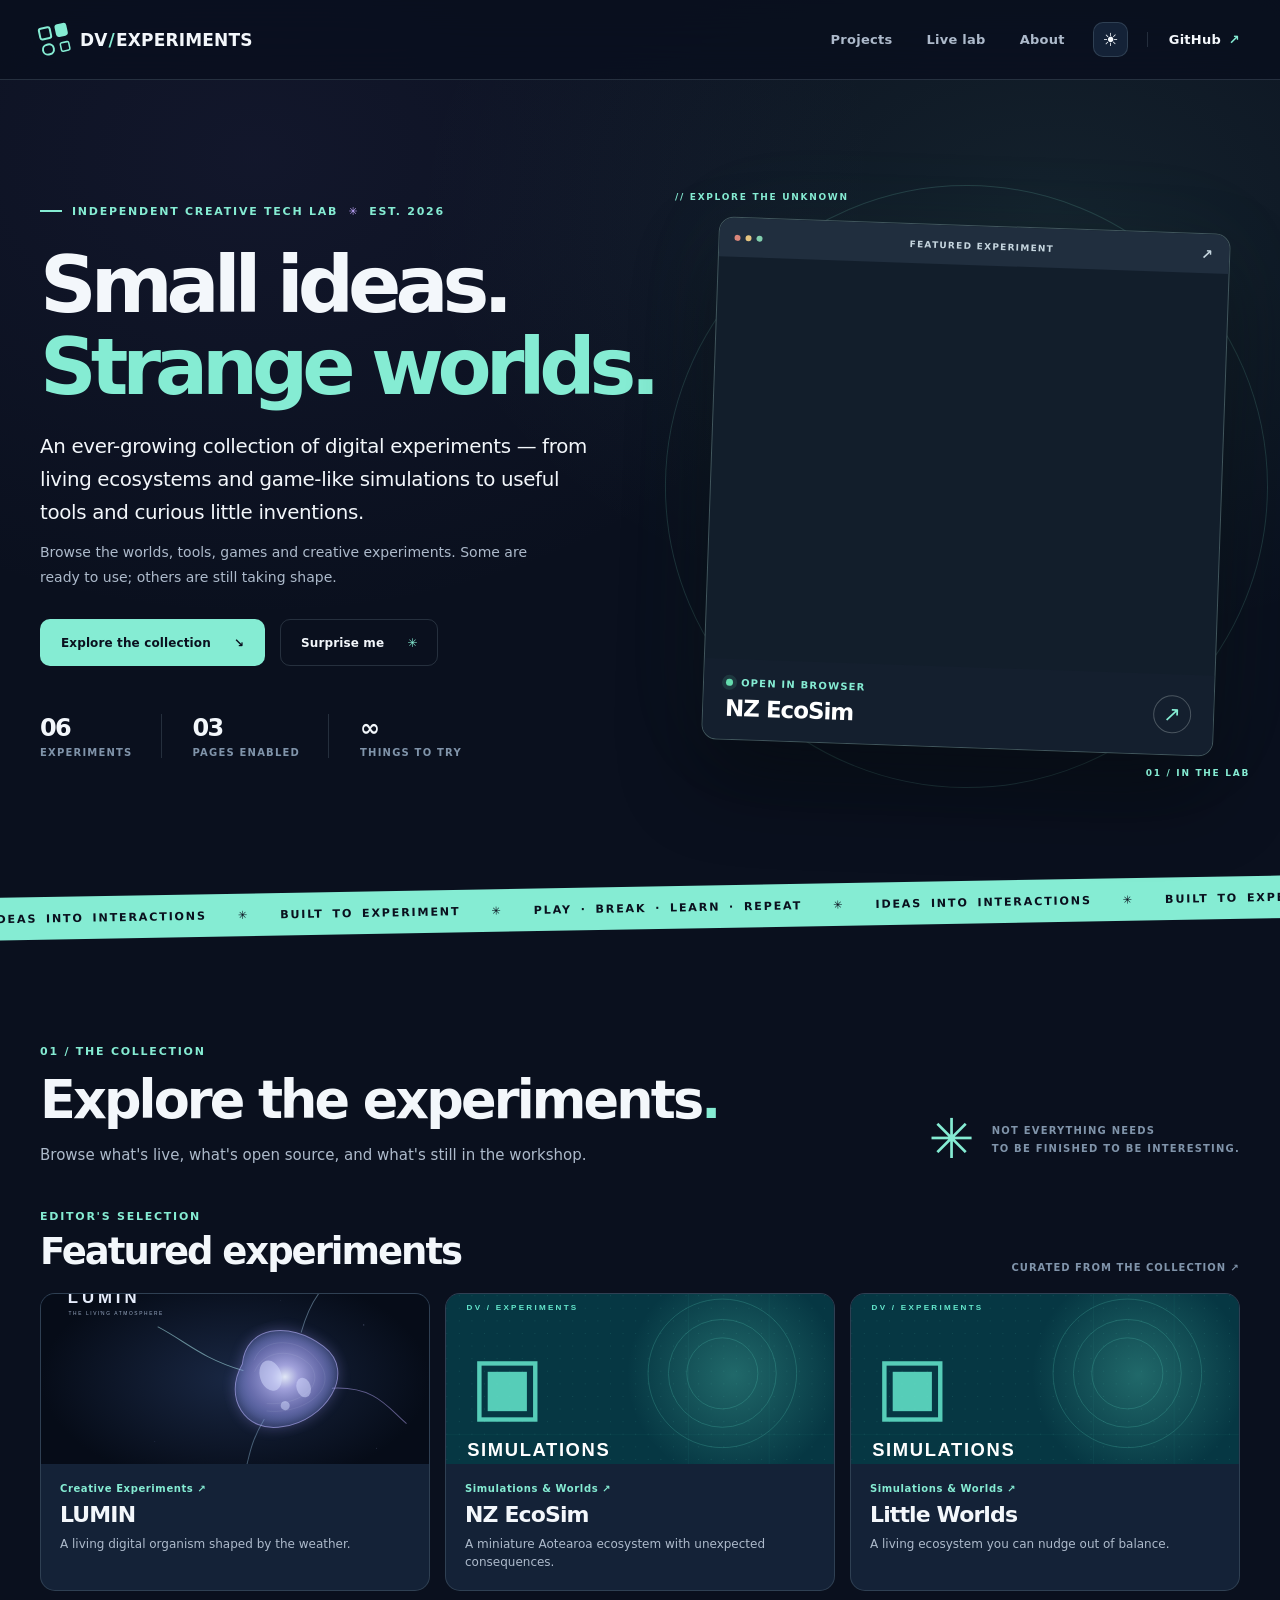
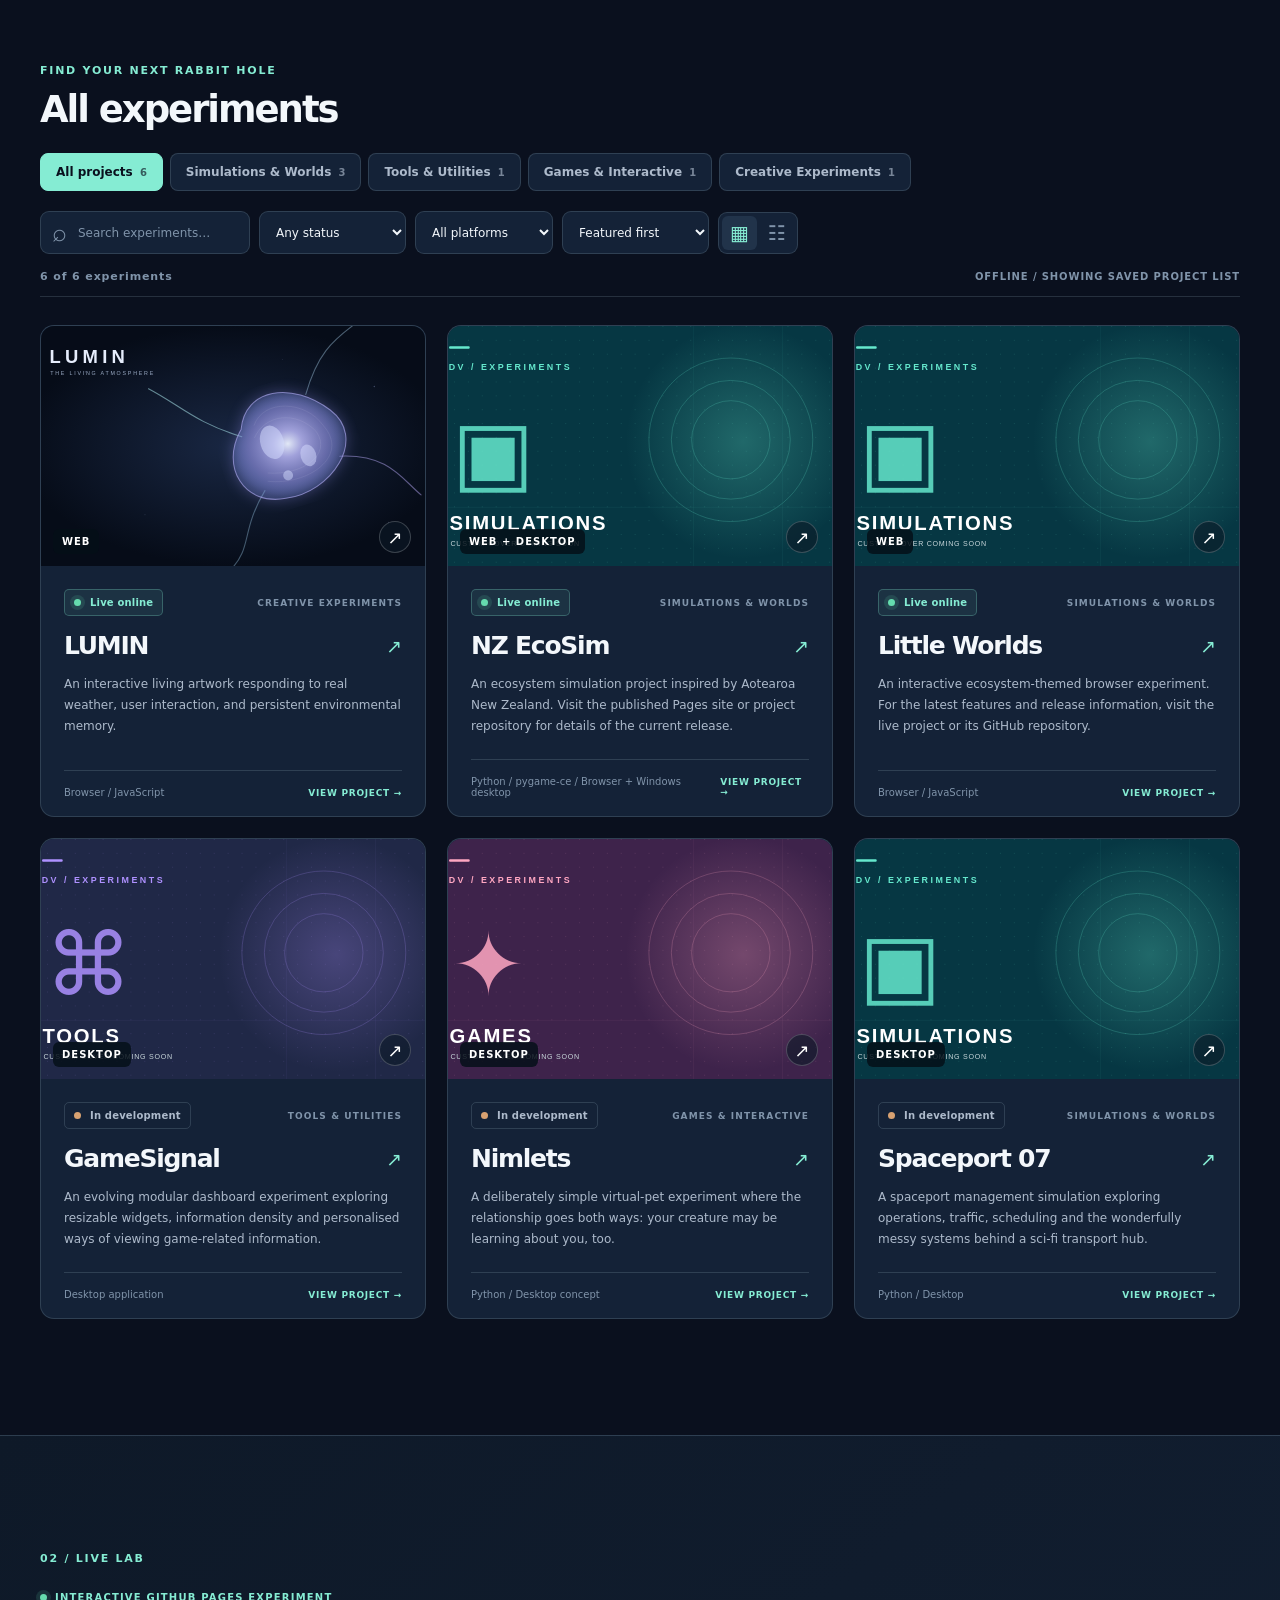
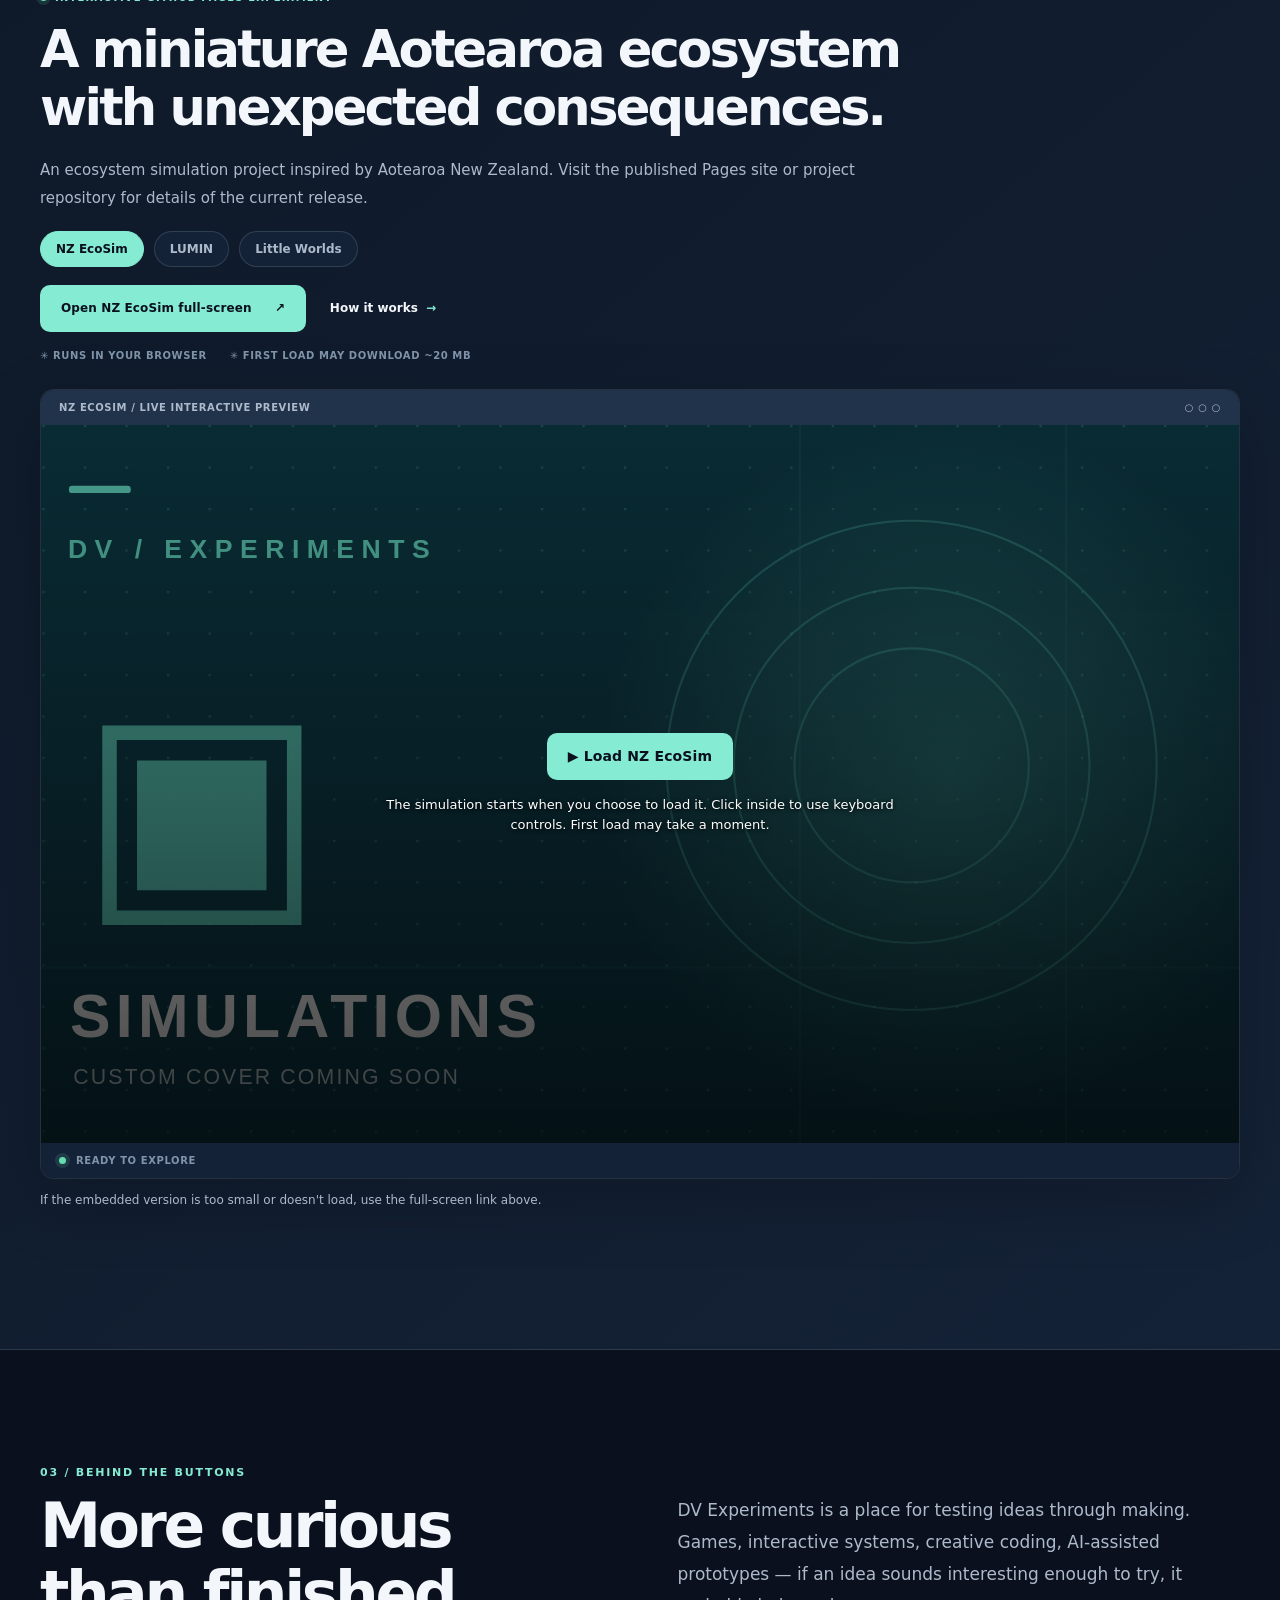
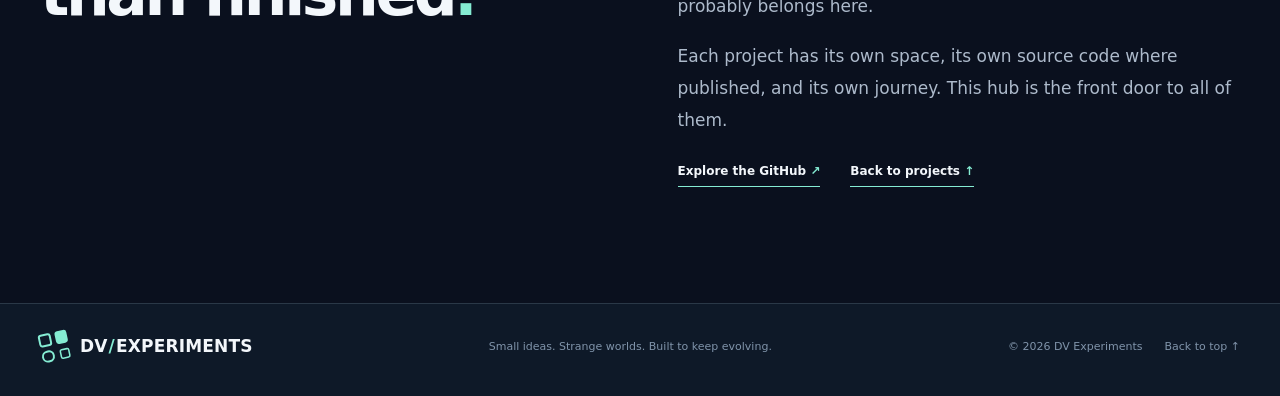
==== commit 02a11f34: "Add files via upload" ====
--- a/index.html
+++ b/index.html
@@ -10,18 +10,18 @@
   <meta property="og:type" content="website">
   <title>DV Experiments — Small ideas. Strange worlds.</title>
   <link rel="icon" href="favicon.svg" type="image/svg+xml">
-  <link rel="stylesheet" href="assets/styles.css?v=1.6.0">
-  <script src="assets/projects.js?v=1.6.0" defer></script>
-  <script src="assets/collection.js?v=1.6.0" defer></script>
-  <script src="assets/project-sync.js?v=1.6.0" defer></script>
-  <script src="assets/site.js?v=1.6.0" defer></script>
+  <link rel="stylesheet" href="assets/styles.css?v=1.6.1">
+  <script src="assets/projects.js?v=1.6.1" defer></script>
+  <script src="assets/collection.js?v=1.6.1" defer></script>
+  <script src="assets/project-sync.js?v=1.6.1" defer></script>
+  <script src="assets/site.js?v=1.6.1" defer></script>
 </head>
 <body data-page="home">
 <a class="skip-link" href="#main">Skip to content</a>
 <header class="site-header">
   <nav class="nav shell" aria-label="Main navigation">
     <a class="brand" href="./" aria-label="DV Experiments home"><span class="brand-mark" aria-hidden="true"><span></span><span></span><span></span><span></span></span><span class="brand-wordmark">DV<span class="brand-slash">/</span>EXPERIMENTS</span></a>
-    <div class="nav-links"><a href="#projects">Projects</a><a href="#live">Live lab</a><a href="#about">About</a><a href="manage.html">Cover manager</a></div>
+    <div class="nav-links"><a href="#projects">Projects</a><a href="#live">Live lab</a><a href="#about">About</a></div>
     <div class="nav-actions"><button class="icon-button theme-toggle" type="button" aria-label="Switch to light theme" title="Toggle colour theme"><span class="theme-icon" aria-hidden="true">☀</span></button><a class="nav-github" href="https://github.com/DVExperiments" target="_blank" rel="noopener noreferrer">GitHub <span aria-hidden="true">↗</span></a></div>
   </nav>
 </header>
@@ -48,7 +48,7 @@
       <div class="featured-heading"><div><span class="section-kicker">EDITOR'S SELECTION</span><h3>Featured experiments</h3></div><span>CURATED FROM THE COLLECTION ↗</span></div>
       <div id="featured-projects" class="featured-mini-grid"></div>
     </section>
-    <div class="browse-heading"><div><p class="section-kicker">FIND YOUR NEXT RABBIT HOLE</p><h3>All experiments</h3></div><a class="manage-link" href="manage.html">Manage project covers ↗</a></div>
+    <div class="browse-heading"><div><p class="section-kicker">FIND YOUR NEXT RABBIT HOLE</p><h3>All experiments</h3></div></div>
     <div class="project-toolbar">
       <div class="filter-chips" role="group" aria-label="Filter by category"><button class="filter-chip is-active" type="button" data-category="all" aria-pressed="true">All projects</button></div>
       <div class="toolbar-controls">
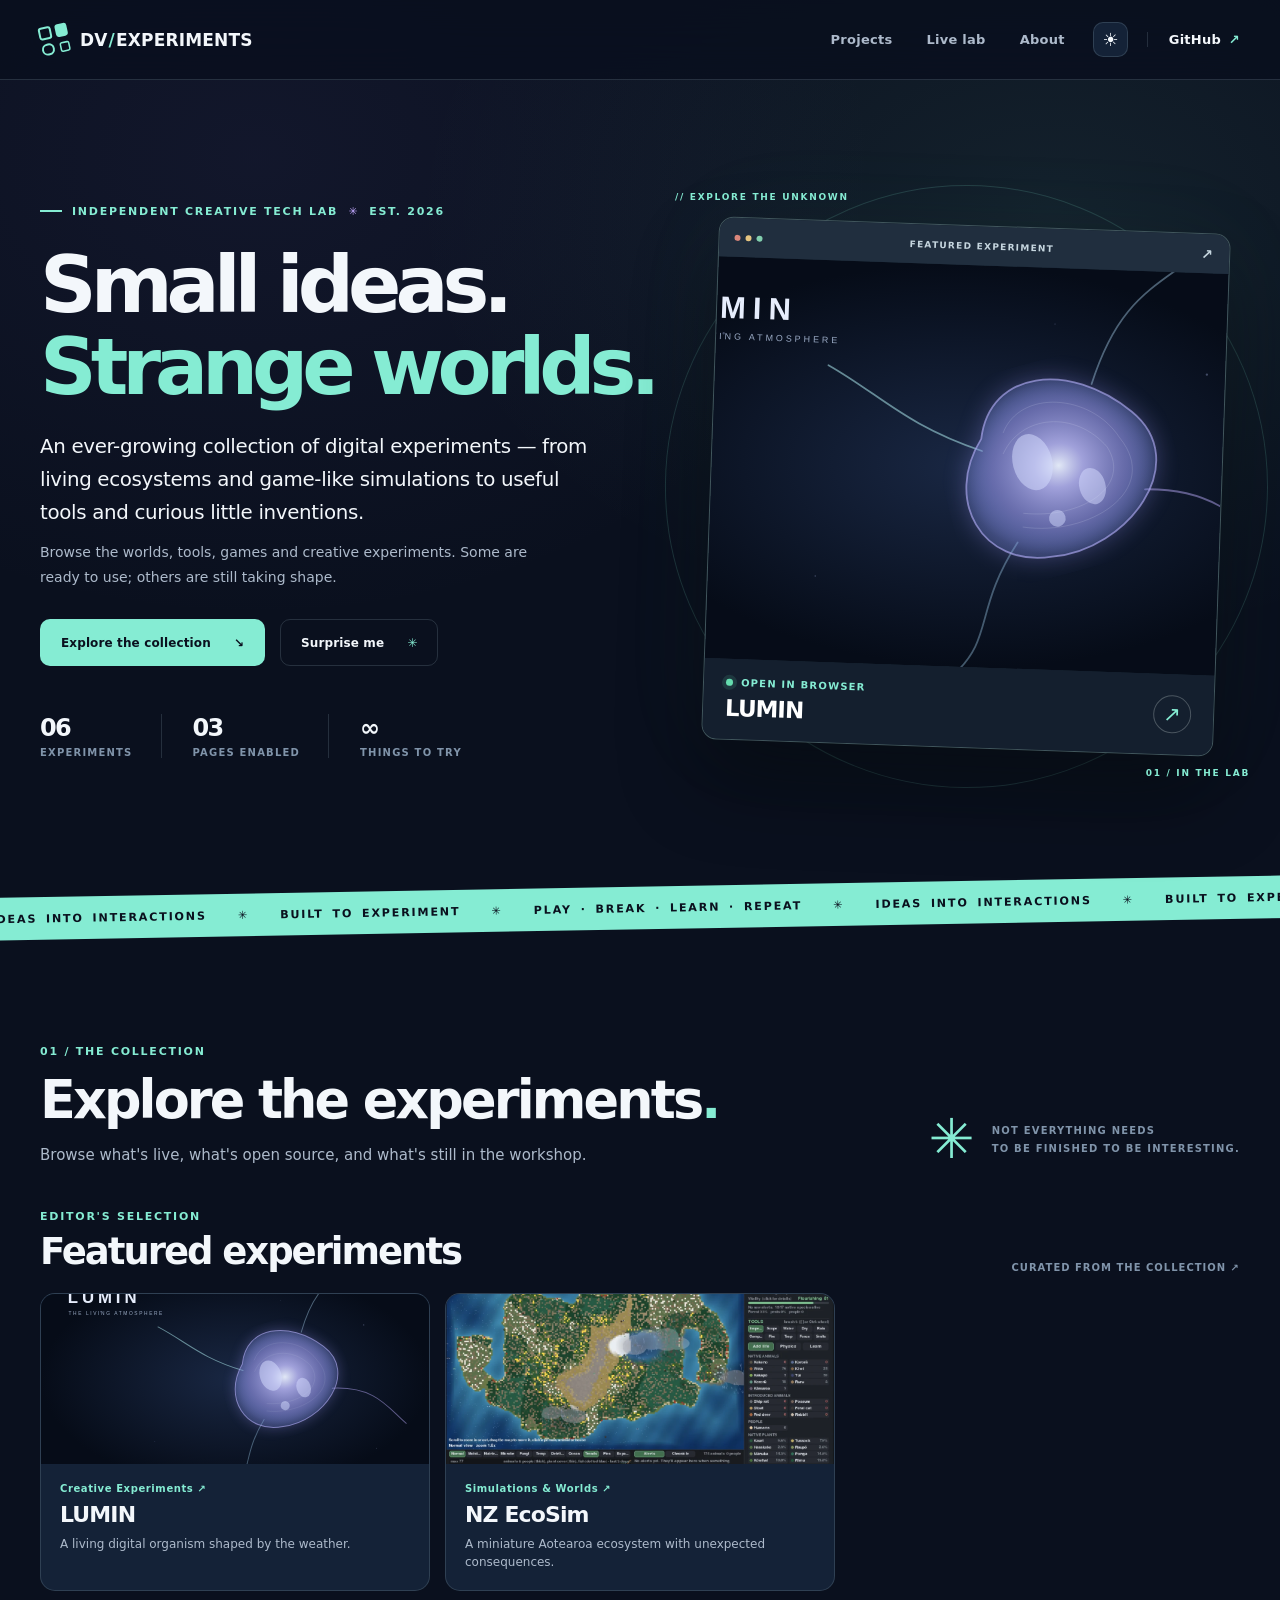
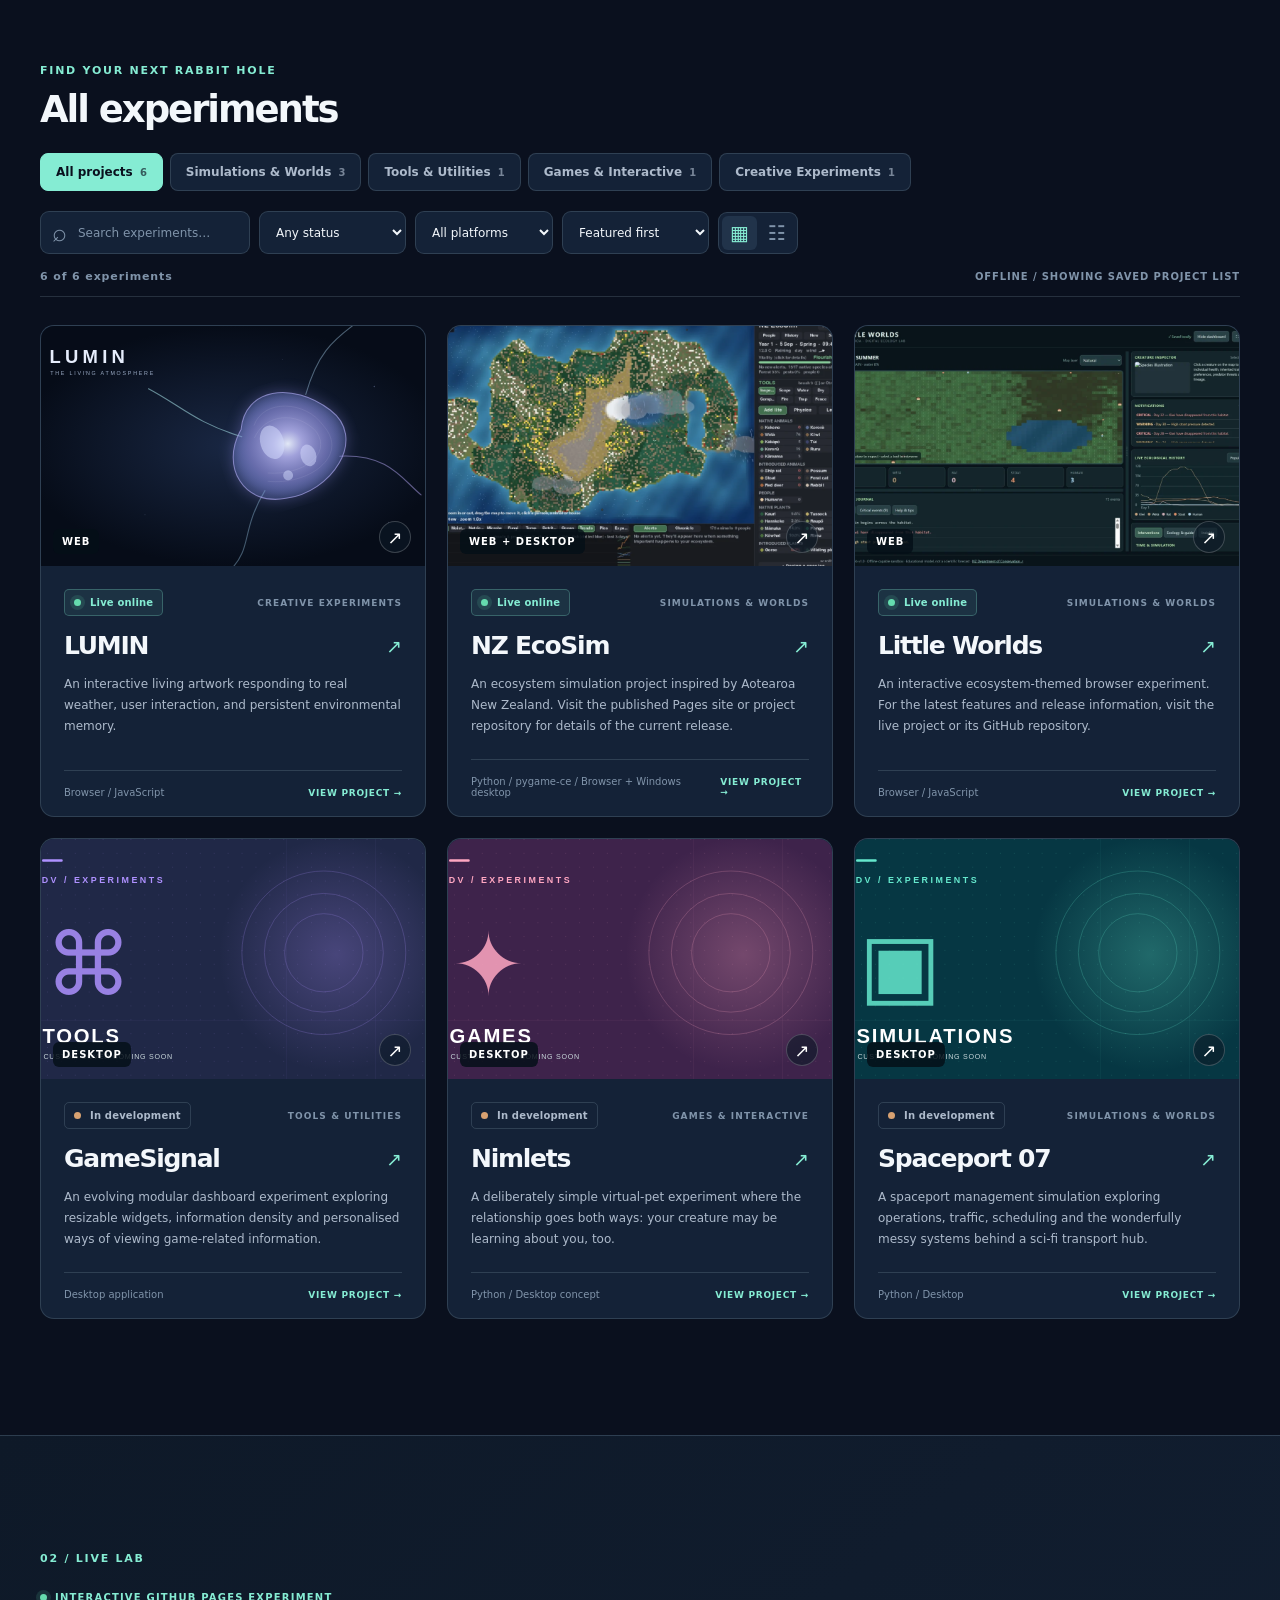
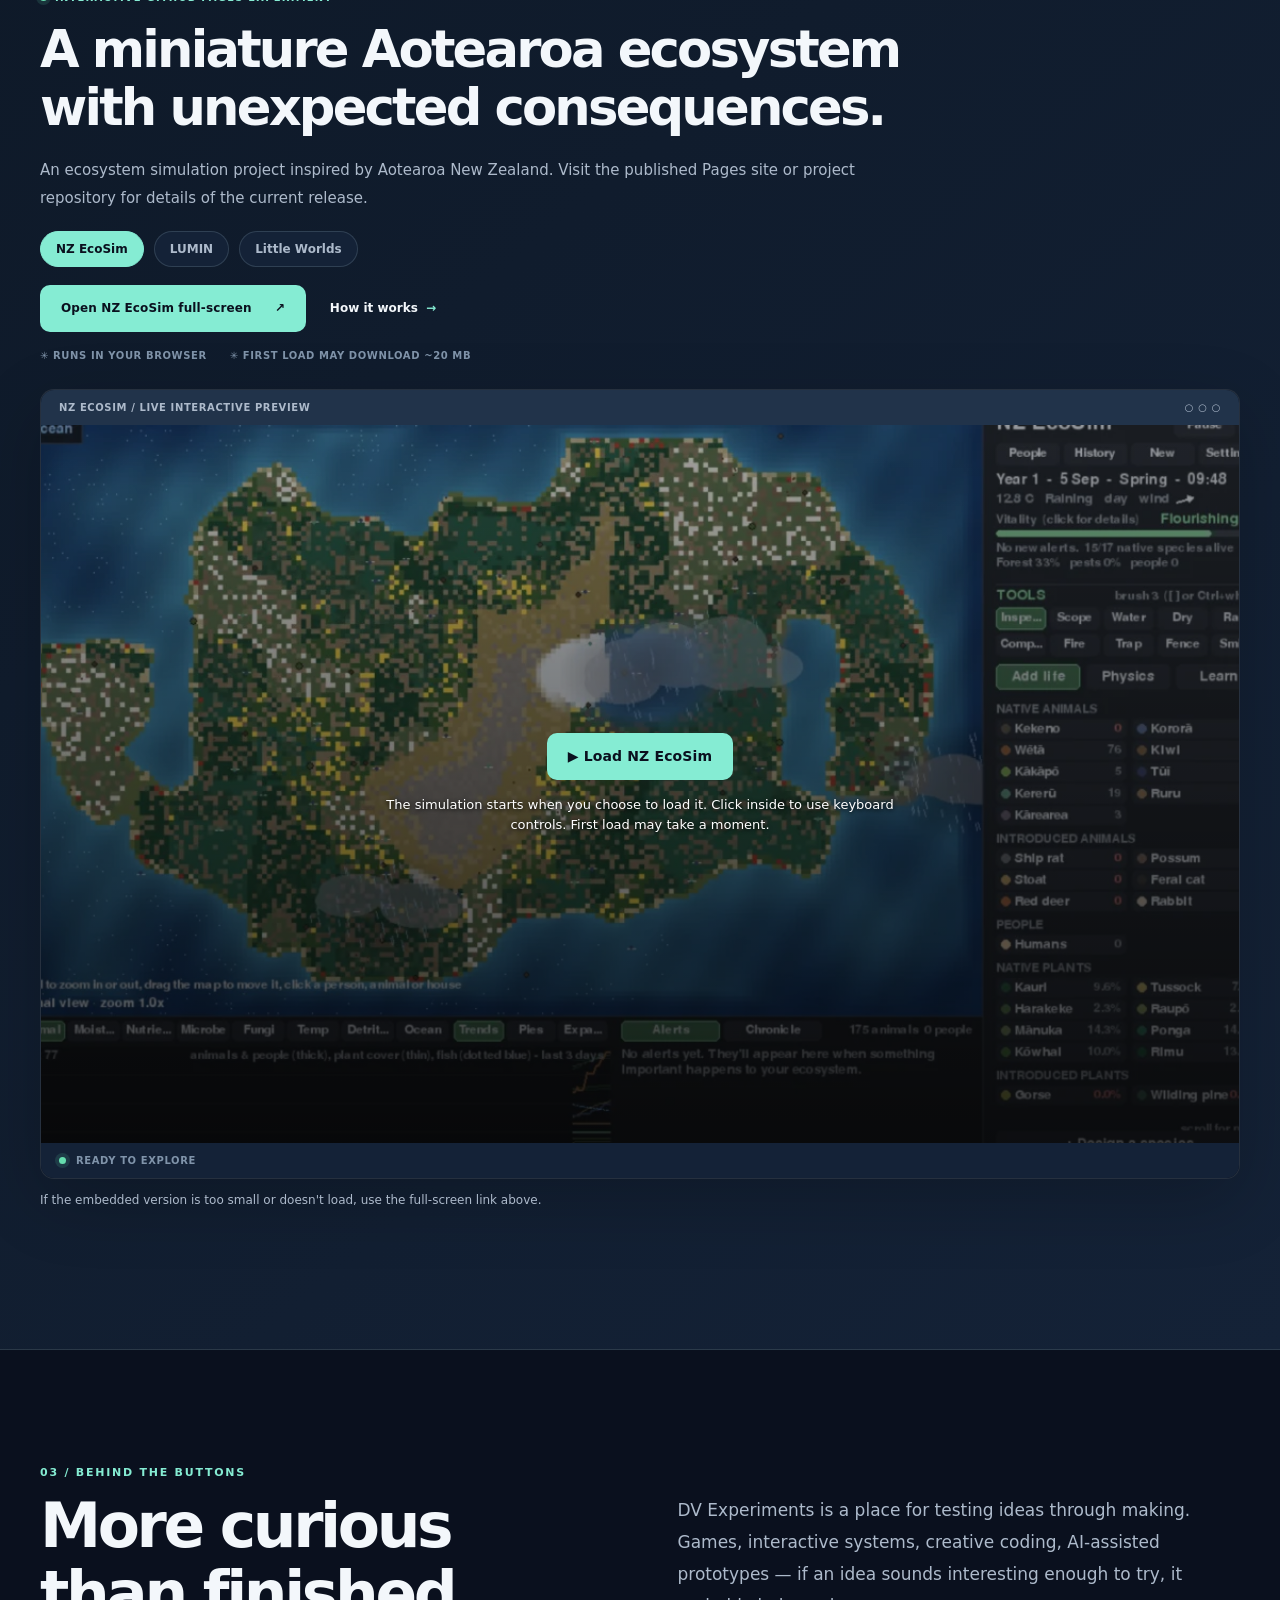
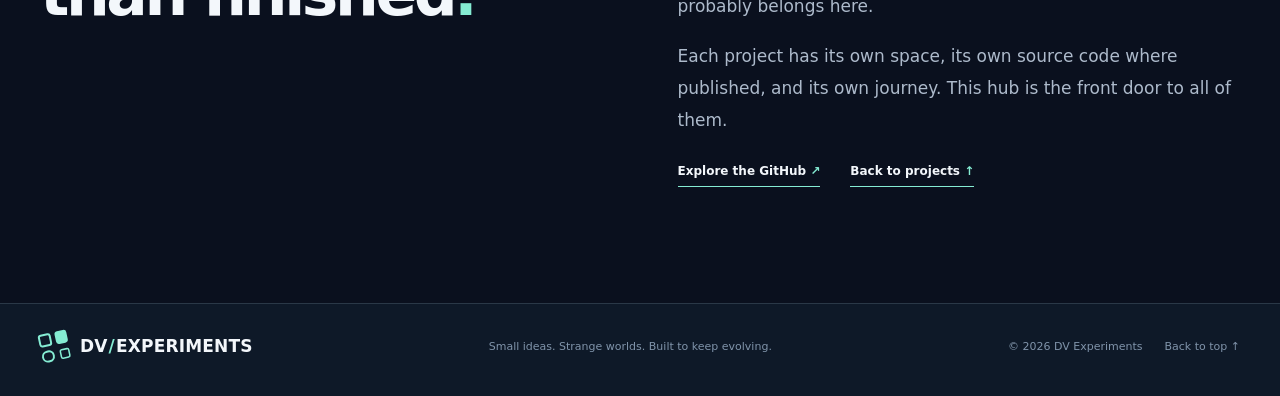
==== commit 09668268: "Add files via upload" ====
--- a/index.html
+++ b/index.html
@@ -12,9 +12,9 @@
   <link rel="icon" href="favicon.svg" type="image/svg+xml">
   <link rel="stylesheet" href="assets/styles.css?v=1.6.1">
   <script src="assets/projects.js?v=1.6.1" defer></script>
-  <script src="assets/collection.js?v=1.6.1" defer></script>
+  <script src="assets/collection.js?v=1.6.2" defer></script>
   <script src="assets/project-sync.js?v=1.6.1" defer></script>
-  <script src="assets/site.js?v=1.6.1" defer></script>
+  <script src="assets/site.js?v=1.6.2" defer></script>
 </head>
 <body data-page="home">
 <a class="skip-link" href="#main">Skip to content</a>
